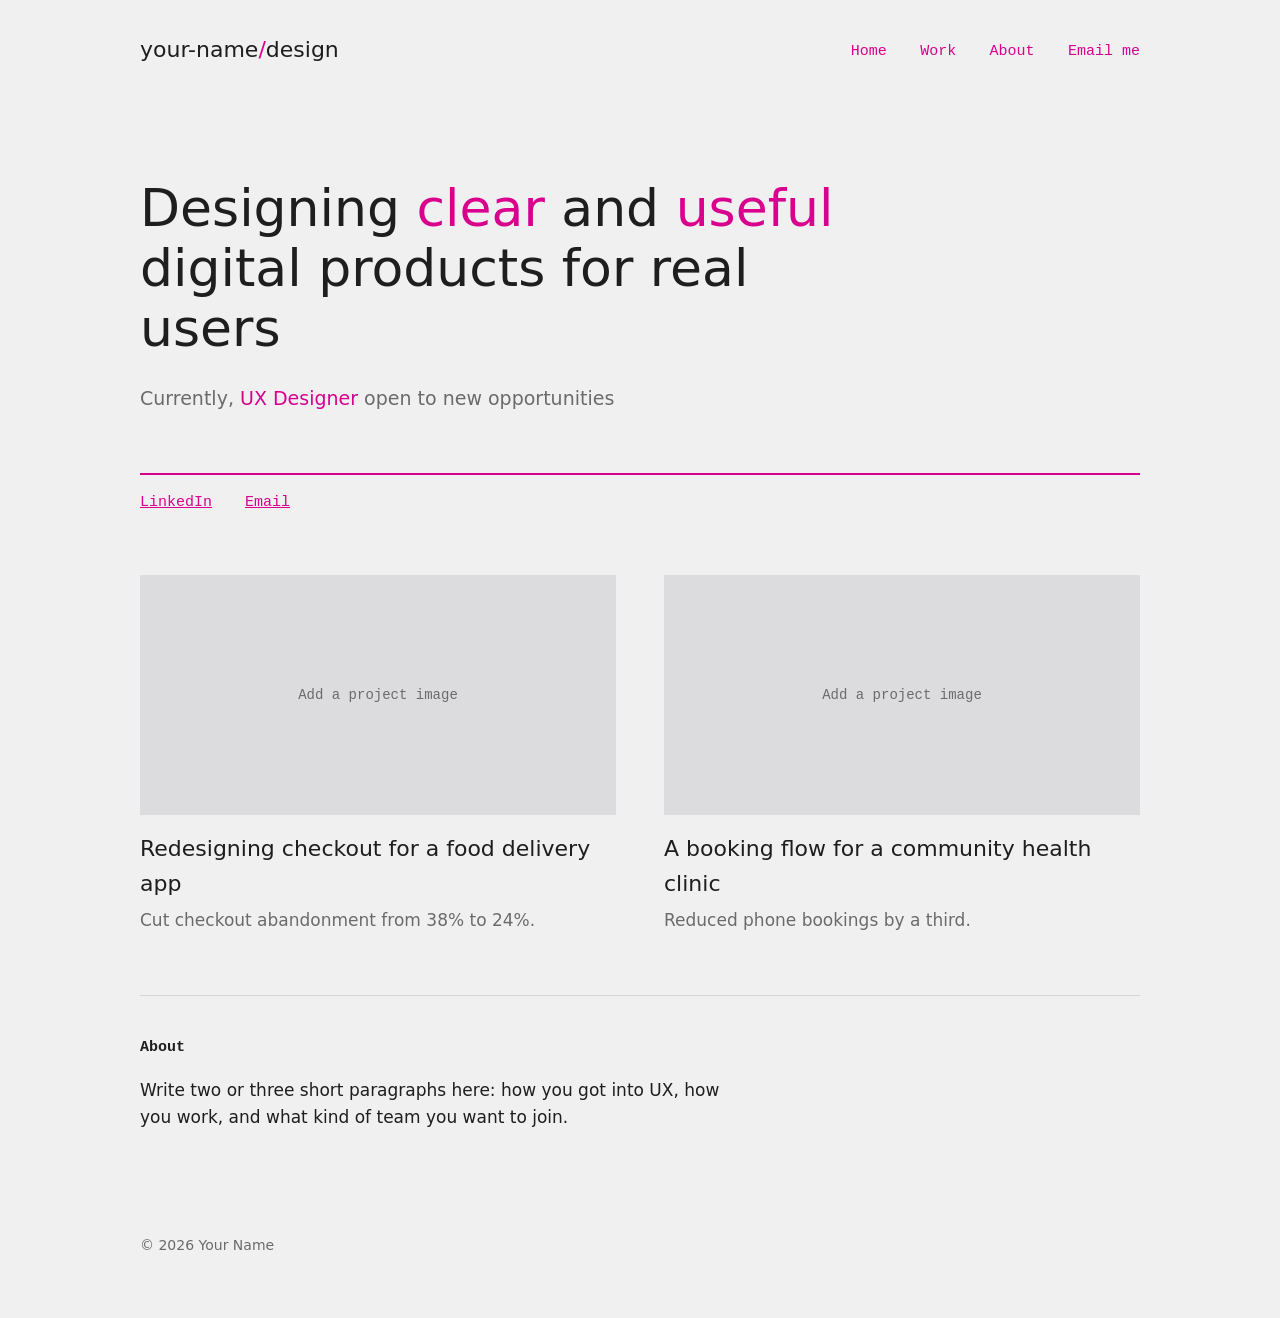
==== index.html @ a1c38e74 "Refactor index.html for design enhancements Updated styles and layout for improved design consistenc" ====
<!DOCTYPE html>
<html lang="en">
<head>
  <meta charset="UTF-8">
  <meta name="viewport" content="width=device-width, initial-scale=1">
  <title>Your Name – UX Designer</title>
  <style>
    body {
      margin: 0;
      background: #f0f0f0;
      color: #1e1e1e;
      font-family: system-ui, -apple-system, "Segoe UI", Arial, sans-serif;
      font-size: 17px;
      line-height: 1.6;
    }
    a { color: #d9008d; }
    .wrap { max-width: 1000px; margin: 0 auto; padding: 0 24px; }

    .site-header { display: flex; justify-content: space-between; align-items: center; flex-wrap: wrap; padding: 32px 0; }
    .logo { font-size: 22px; color: #1e1e1e; text-decoration: none; }
    .logo span { color: #d9008d; }
    nav a { font-family: Menlo, Consolas, monospace; font-size: 15px; text-decoration: none; margin-left: 28px; }
    nav a:hover { text-decoration: underline; }

    .hero { padding: 80px 0 60px; }
    .hero h1 { font-size: 52px; font-weight: 400; line-height: 1.15; max-width: 760px; margin: 0 0 24px; }
    .hero h1 em { font-style: normal; color: #d9008d; }
    .hero p { color: #6b6b6b; font-size: 19px; margin: 0; }
    .hero p strong { font-weight: 400; color: #d9008d; }

    .links { border-top: 2px solid #d9008d; padding-top: 16px; font-family: Menlo, Consolas, monospace; font-size: 15px; }
    .links a { margin-right: 24px; }

    #work { padding: 60px 0; }
    .grid { display: flex; flex-wrap: wrap; gap: 48px; }
    .card { flex: 1 1 300px; color: #1e1e1e; text-decoration: none; }
    .thumb { background: #dcdcde; height: 240px; display: flex; align-items: center; justify-content: center; color: #6b6b6b; font-family: Menlo, Consolas, monospace; font-size: 14px; margin-bottom: 16px; }
    .card h2 { font-size: 22px; font-weight: 500; margin: 0 0 6px; }
    .card p { margin: 0; color: #6b6b6b; }
    .card:hover h2 { color: #d9008d; }

    .text-section { padding: 40px 0; border-top: 1px solid #d6d6d6; }
    .text-section h2 { font-family: Menlo, Consolas, monospace; font-size: 15px; margin: 0 0 12px; }
    .text-section p { max-width: 600px; }

    .site-footer { padding: 32px 0 48px; color: #6b6b6b; font-size: 14px; }

    @media (max-width: 600px) {
      .hero { padding: 48px 0 40px; }
      .hero h1 { font-size: 34px; }
      nav a { margin: 0 20px 0 0; }
    }
  </style>
</head>
<body>
  <div class="wrap">

    <header class="site-header">
      <a class="logo" href="#top">your-name<span>/</span>design</a>
      <nav>
        <a href="#top">Home</a>
        <a href="#work">Work</a>
        <a href="#about">About</a>
        <a href="mailto:you@example.com">Email me</a>
      </nav>
    </header>

    <main id="top">

      <section class="hero">
        <h1>Designing <em>clear</em> and <em>useful</em> digital products for real users</h1>
        <p>Currently, <strong>UX Designer</strong> open to new opportunities</p>
      </section>

      <div class="links">
        <a href="https://www.linkedin.com/">LinkedIn</a>
        <a href="mailto:you@example.com">Email</a>
      </div>

      <section id="work">
        <div class="grid">
          <a class="card" href="case-study-checkout.html">
            <div class="thumb">Add a project image</div>
            <h2>Redesigning checkout for a food delivery app</h2>
            <p>Cut checkout abandonment from 38% to 24%.</p>
          </a>
          <a class="card" href="#">
            <div class="thumb">Add a project image</div>
            <h2>A booking flow for a community health clinic</h2>
            <p>Reduced phone bookings by a third.</p>
          </a>
        </div>
      </section>

      <section id="about" class="text-section">
        <h2>About</h2>
        <p>Write two or three short paragraphs here: how you got into UX, how you work, and what kind of team you want to join.</p>
      </section>

    </main>

    <footer class="site-footer">
      <p>&copy; 2026 Your Name</p>
    </footer>

  </div>
</body>
</html>
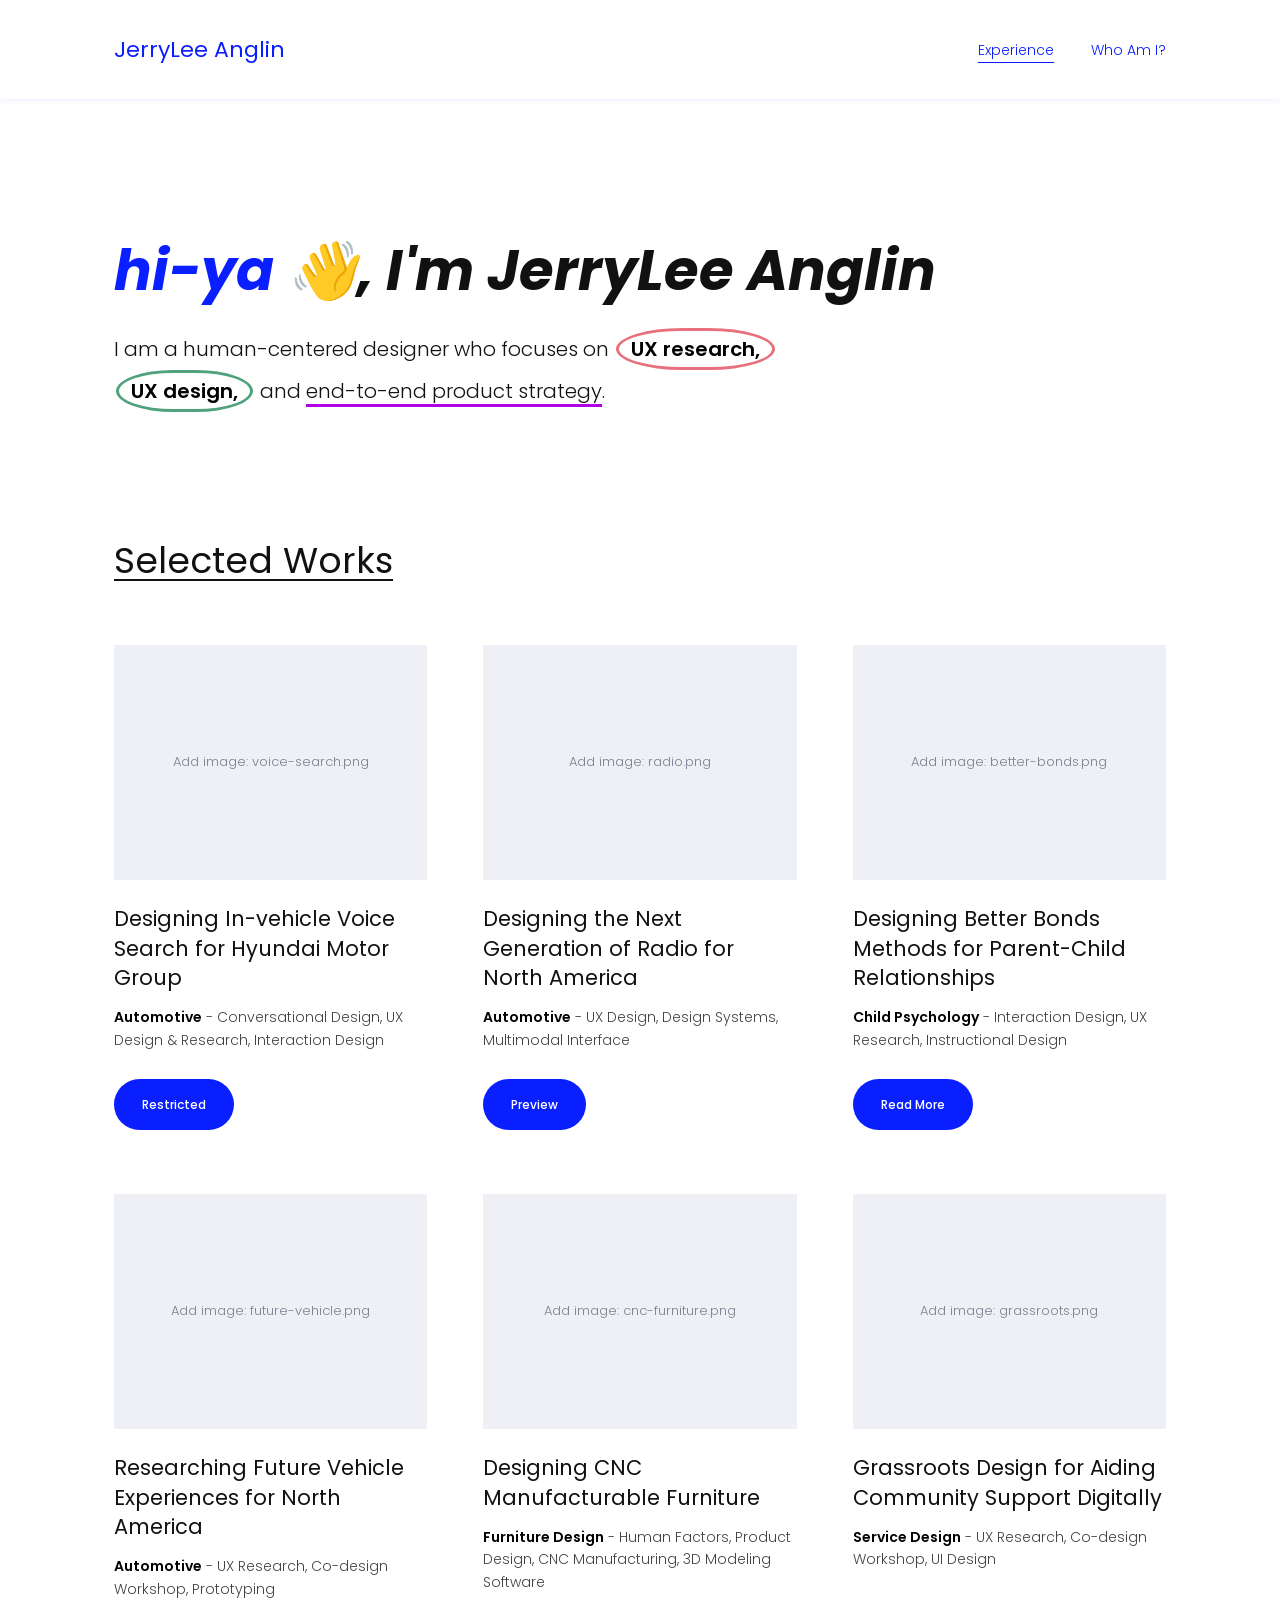
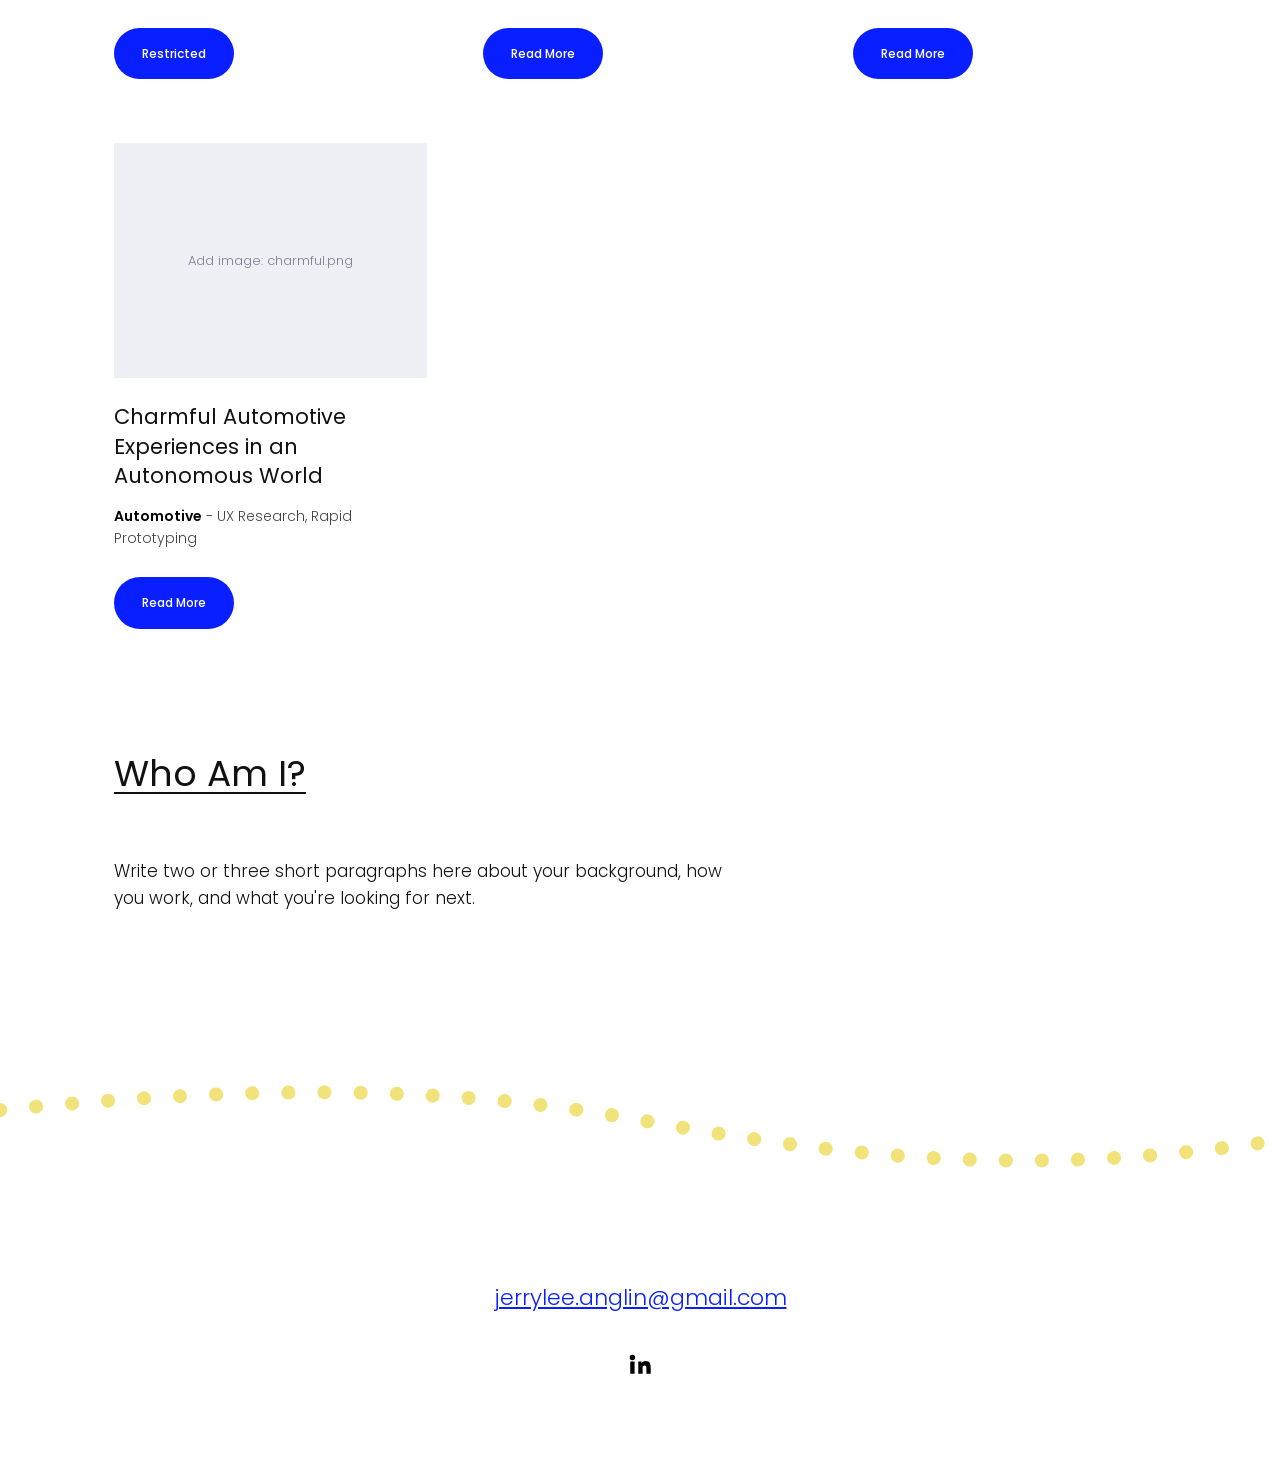
==== commit 8ced6af4: "Rename index (1).html to index.html" ====
--- a/index.html
+++ b/index.html
@@ -3,106 +3,156 @@
 <head>
   <meta charset="UTF-8">
   <meta name="viewport" content="width=device-width, initial-scale=1">
-  <title>Your Name – UX Designer</title>
+  <title>JerryLee Anglin – UX Designer</title>
+  <link rel="preconnect" href="https://fonts.googleapis.com">
+  <link rel="preconnect" href="https://fonts.gstatic.com" crossorigin>
+  <link href="https://fonts.googleapis.com/css2?family=Poppins:ital,wght@0,300;0,400;0,500;1,700&display=swap" rel="stylesheet">
   <style>
-    body {
-      margin: 0;
-      background: #f0f0f0;
-      color: #1e1e1e;
-      font-family: system-ui, -apple-system, "Segoe UI", Arial, sans-serif;
-      font-size: 17px;
-      line-height: 1.6;
-    }
-    a { color: #d9008d; }
-    .wrap { max-width: 1000px; margin: 0 auto; padding: 0 24px; }
+    :root { --blue:#0a1fff; --ink:#111; --muted:#444; }
+    * { box-sizing: border-box; }
+    body { margin:0; background:#fff; color:var(--ink); font-family:Poppins, system-ui, Arial, sans-serif; font-weight:300; font-size:17px; line-height:1.6; }
+    a { color:var(--blue); }
+    a:focus-visible, .btn:focus-visible { outline:3px solid var(--ink); outline-offset:3px; }
+    .wrap { max-width:1100px; margin:0 auto; padding:0 24px; }
 
-    .site-header { display: flex; justify-content: space-between; align-items: center; flex-wrap: wrap; padding: 32px 0; }
-    .logo { font-size: 22px; color: #1e1e1e; text-decoration: none; }
-    .logo span { color: #d9008d; }
-    nav a { font-family: Menlo, Consolas, monospace; font-size: 15px; text-decoration: none; margin-left: 28px; }
-    nav a:hover { text-decoration: underline; }
+    .site-header { box-shadow:0 2px 6px rgba(10,31,255,.06); }
+    .site-header .wrap { display:flex; justify-content:space-between; align-items:center; flex-wrap:wrap; gap:12px; padding-top:32px; padding-bottom:32px; }
+    .logo { font-size:22px; font-weight:400; color:var(--blue); text-decoration:none; }
+    nav a { font-size:14px; margin-left:32px; text-decoration:none; padding-bottom:2px; border-bottom:1px solid transparent; }
+    nav a:hover, nav a[aria-current] { border-bottom-color:var(--blue); }
 
-    .hero { padding: 80px 0 60px; }
-    .hero h1 { font-size: 52px; font-weight: 400; line-height: 1.15; max-width: 760px; margin: 0 0 24px; }
-    .hero h1 em { font-style: normal; color: #d9008d; }
-    .hero p { color: #6b6b6b; font-size: 19px; margin: 0; }
-    .hero p strong { font-weight: 400; color: #d9008d; }
+    .hero { padding:140px 0 120px; }
+    .hero h1 { font-size:clamp(32px,5.5vw,56px); font-weight:700; font-style:italic; line-height:1.15; margin:0 0 24px; }
+    .hero h1 .hi { color:var(--blue); }
+    .hero p { font-size:20px; max-width:760px; margin:0; line-height:2.1; }
+    .ring { font-weight:600; color:#000; padding:4px 12px; margin:0 2px; border:3px solid; border-radius:50% / 60%; white-space:nowrap; }
+    .ring.red { border-color:#e8707d; }
+    .ring.green { border-color:#4fa27c; }
+    .strat { text-decoration:underline 3px #b100e8; text-underline-offset:6px; }
 
-    .links { border-top: 2px solid #d9008d; padding-top: 16px; font-family: Menlo, Consolas, monospace; font-size: 15px; }
-    .links a { margin-right: 24px; }
+    h2.section { font-size:36px; font-weight:400; text-decoration:underline; text-underline-offset:6px; text-decoration-thickness:2px; margin:0 0 56px; }
+    .grid { display:grid; grid-template-columns:repeat(3, 1fr); gap:64px 56px; }
+    .card { display:flex; flex-direction:column; }
+    .thumb { background:#eef0f5; aspect-ratio:4 / 3; display:flex; align-items:center; justify-content:center; text-align:center; padding:12px; color:#7a8090; font-size:13px; margin-bottom:24px; overflow:hidden; }
+    .thumb img { width:100%; height:100%; object-fit:cover; display:block; }
+    .card h3 { font-size:21px; font-weight:400; line-height:1.4; margin:0 0 14px; }
+    .tags { font-size:14px; color:var(--muted); margin:0 0 28px; flex:1; }
+    .tags strong { font-weight:600; color:#000; }
+    .btn { align-self:flex-start; background:var(--blue); color:#fff; font-size:12px; font-weight:500; text-decoration:none; padding:16px 28px; border-radius:999px; }
+    .btn:hover { background:#000; }
 
-    #work { padding: 60px 0; }
-    .grid { display: flex; flex-wrap: wrap; gap: 48px; }
-    .card { flex: 1 1 300px; color: #1e1e1e; text-decoration: none; }
-    .thumb { background: #dcdcde; height: 240px; display: flex; align-items: center; justify-content: center; color: #6b6b6b; font-family: Menlo, Consolas, monospace; font-size: 14px; margin-bottom: 16px; }
-    .card h2 { font-size: 22px; font-weight: 500; margin: 0 0 6px; }
-    .card p { margin: 0; color: #6b6b6b; }
-    .card:hover h2 { color: #d9008d; }
+    .wave { margin:110px 0 70px; line-height:0; overflow:hidden; }
+    .wave svg { width:100%; height:110px; display:block; }
 
-    .text-section { padding: 40px 0; border-top: 1px solid #d6d6d6; }
-    .text-section h2 { font-family: Menlo, Consolas, monospace; font-size: 15px; margin: 0 0 12px; }
-    .text-section p { max-width: 600px; }
+    .about { padding:20px 0 40px; }
+    .about p { max-width:640px; }
 
-    .site-footer { padding: 32px 0 48px; color: #6b6b6b; font-size: 14px; }
+    .contact { text-align:center; padding:20px 0 80px; }
+    .contact a.mail { font-size:22px; }
+    .contact .li { display:inline-block; margin-top:36px; color:#000; }
 
-    @media (max-width: 600px) {
-      .hero { padding: 48px 0 40px; }
-      .hero h1 { font-size: 34px; }
-      nav a { margin: 0 20px 0 0; }
+    @media (max-width:860px) { .grid { grid-template-columns:repeat(2,1fr); } }
+    @media (max-width:560px) {
+      .grid { grid-template-columns:1fr; }
+      .hero { padding:72px 0 64px; }
+      nav a { margin:0 20px 0 0; }
     }
   </style>
 </head>
 <body>
-  <div class="wrap">
 
-    <header class="site-header">
-      <a class="logo" href="#top">your-name<span>/</span>design</a>
-      <nav>
-        <a href="#top">Home</a>
-        <a href="#work">Work</a>
-        <a href="#about">About</a>
-        <a href="mailto:you@example.com">Email me</a>
+  <header class="site-header">
+    <div class="wrap">
+      <a class="logo" href="#top">JerryLee Anglin</a>
+      <nav aria-label="Main">
+        <a href="#experience" aria-current="page">Experience</a>
+        <a href="#about">Who Am I?</a>
       </nav>
-    </header>
+    </div>
+  </header>
 
-    <main id="top">
+  <main id="top" class="wrap">
 
-      <section class="hero">
-        <h1>Designing <em>clear</em> and <em>useful</em> digital products for real users</h1>
-        <p>Currently, <strong>UX Designer</strong> open to new opportunities</p>
-      </section>
+    <section class="hero">
+      <h1><span class="hi">hi-ya</span> 👋, I'm JerryLee Anglin</h1>
+      <p>I am a human-centered designer who focuses on <span class="ring red">UX research,</span> <span class="ring green">UX design,</span> and <span class="strat">end-to-end product strategy</span>.</p>
+    </section>
 
-      <div class="links">
-        <a href="https://www.linkedin.com/">LinkedIn</a>
-        <a href="mailto:you@example.com">Email</a>
+    <section id="experience" aria-labelledby="works">
+      <h2 class="section" id="works">Selected Works</h2>
+      <div class="grid">
+
+        <article class="card">
+          <div class="thumb">Add image: voice-search.png</div>
+          <h3>Designing In-vehicle Voice Search for Hyundai Motor Group</h3>
+          <p class="tags"><strong>Automotive</strong> - Conversational Design, UX Design &amp; Research, Interaction Design</p>
+          <a class="btn" href="#">Restricted</a>
+        </article>
+
+        <article class="card">
+          <div class="thumb">Add image: radio.png</div>
+          <h3>Designing the Next Generation of Radio for North America</h3>
+          <p class="tags"><strong>Automotive</strong> - UX Design, Design Systems, Multimodal Interface</p>
+          <a class="btn" href="#">Preview</a>
+        </article>
+
+        <article class="card">
+          <div class="thumb">Add image: better-bonds.png</div>
+          <h3>Designing Better Bonds Methods for Parent-Child Relationships</h3>
+          <p class="tags"><strong>Child Psychology</strong> - Interaction Design, UX Research, Instructional Design</p>
+          <a class="btn" href="#">Read More</a>
+        </article>
+
+        <article class="card">
+          <div class="thumb">Add image: future-vehicle.png</div>
+          <h3>Researching Future Vehicle Experiences for North America</h3>
+          <p class="tags"><strong>Automotive</strong> - UX Research, Co-design Workshop, Prototyping</p>
+          <a class="btn" href="#">Restricted</a>
+        </article>
+
+        <article class="card">
+          <div class="thumb">Add image: cnc-furniture.png</div>
+          <h3>Designing CNC Manufacturable Furniture</h3>
+          <p class="tags"><strong>Furniture Design</strong> - Human Factors, Product Design, CNC Manufacturing, 3D Modeling Software</p>
+          <a class="btn" href="#">Read More</a>
+        </article>
+
+        <article class="card">
+          <div class="thumb">Add image: grassroots.png</div>
+          <h3>Grassroots Design for Aiding Community Support Digitally</h3>
+          <p class="tags"><strong>Service Design</strong> - UX Research, Co-design Workshop, UI Design</p>
+          <a class="btn" href="#">Read More</a>
+        </article>
+
+        <article class="card">
+          <div class="thumb">Add image: charmful.png</div>
+          <h3>Charmful Automotive Experiences in an Autonomous World</h3>
+          <p class="tags"><strong>Automotive</strong> - UX Research, Rapid Prototyping</p>
+          <a class="btn" href="#">Read More</a>
+        </article>
+
       </div>
+    </section>
 
-      <section id="work">
-        <div class="grid">
-          <a class="card" href="case-study-checkout.html">
-            <div class="thumb">Add a project image</div>
-            <h2>Redesigning checkout for a food delivery app</h2>
-            <p>Cut checkout abandonment from 38% to 24%.</p>
-          </a>
-          <a class="card" href="#">
-            <div class="thumb">Add a project image</div>
-            <h2>A booking flow for a community health clinic</h2>
-            <p>Reduced phone bookings by a third.</p>
-          </a>
-        </div>
-      </section>
+    <section id="about" class="about" aria-labelledby="about-title">
+      <h2 class="section" id="about-title" style="margin-top:96px">Who Am I?</h2>
+      <p>Write two or three short paragraphs here about your background, how you work, and what you're looking for next.</p>
+    </section>
 
-      <section id="about" class="text-section">
-        <h2>About</h2>
-        <p>Write two or three short paragraphs here: how you got into UX, how you work, and what kind of team you want to join.</p>
-      </section>
+  </main>
 
-    </main>
+  <div class="wave" aria-hidden="true">
+    <svg viewBox="0 0 1000 110" preserveAspectRatio="none">
+      <path d="M0 30 C 200 5, 350 5, 500 40 S 800 100, 1000 60" fill="none" stroke="#f2e27a" stroke-width="14" stroke-linecap="round" stroke-dasharray="0.1 36" vector-effect="non-scaling-stroke" />
+    </svg>
+  </div>
 
-    <footer class="site-footer">
-      <p>&copy; 2026 Your Name</p>
-    </footer>
+  <footer class="contact">
+    <a class="mail" href="mailto:jerrylee.anglin@gmail.com">jerrylee.anglin@gmail.com</a><br>
+    <a class="li" href="https://www.linkedin.com/" aria-label="LinkedIn">
+      <svg width="26" height="26" viewBox="0 0 24 24" fill="currentColor" aria-hidden="true"><path d="M4.98 3.5a2.5 2.5 0 1 1 0 5 2.5 2.5 0 0 1 0-5zM3 9.75h4V21H3V9.75zm6.5 0h3.8v1.6h.06c.53-1 1.83-2.05 3.77-2.05 4.03 0 4.77 2.65 4.77 6.1V21h-4v-4.9c0-1.17-.02-2.67-1.63-2.67-1.63 0-1.88 1.27-1.88 2.58V21h-4V9.75z"/></svg>
+    </a>
+  </footer>
 
-  </div>
 </body>
 </html>
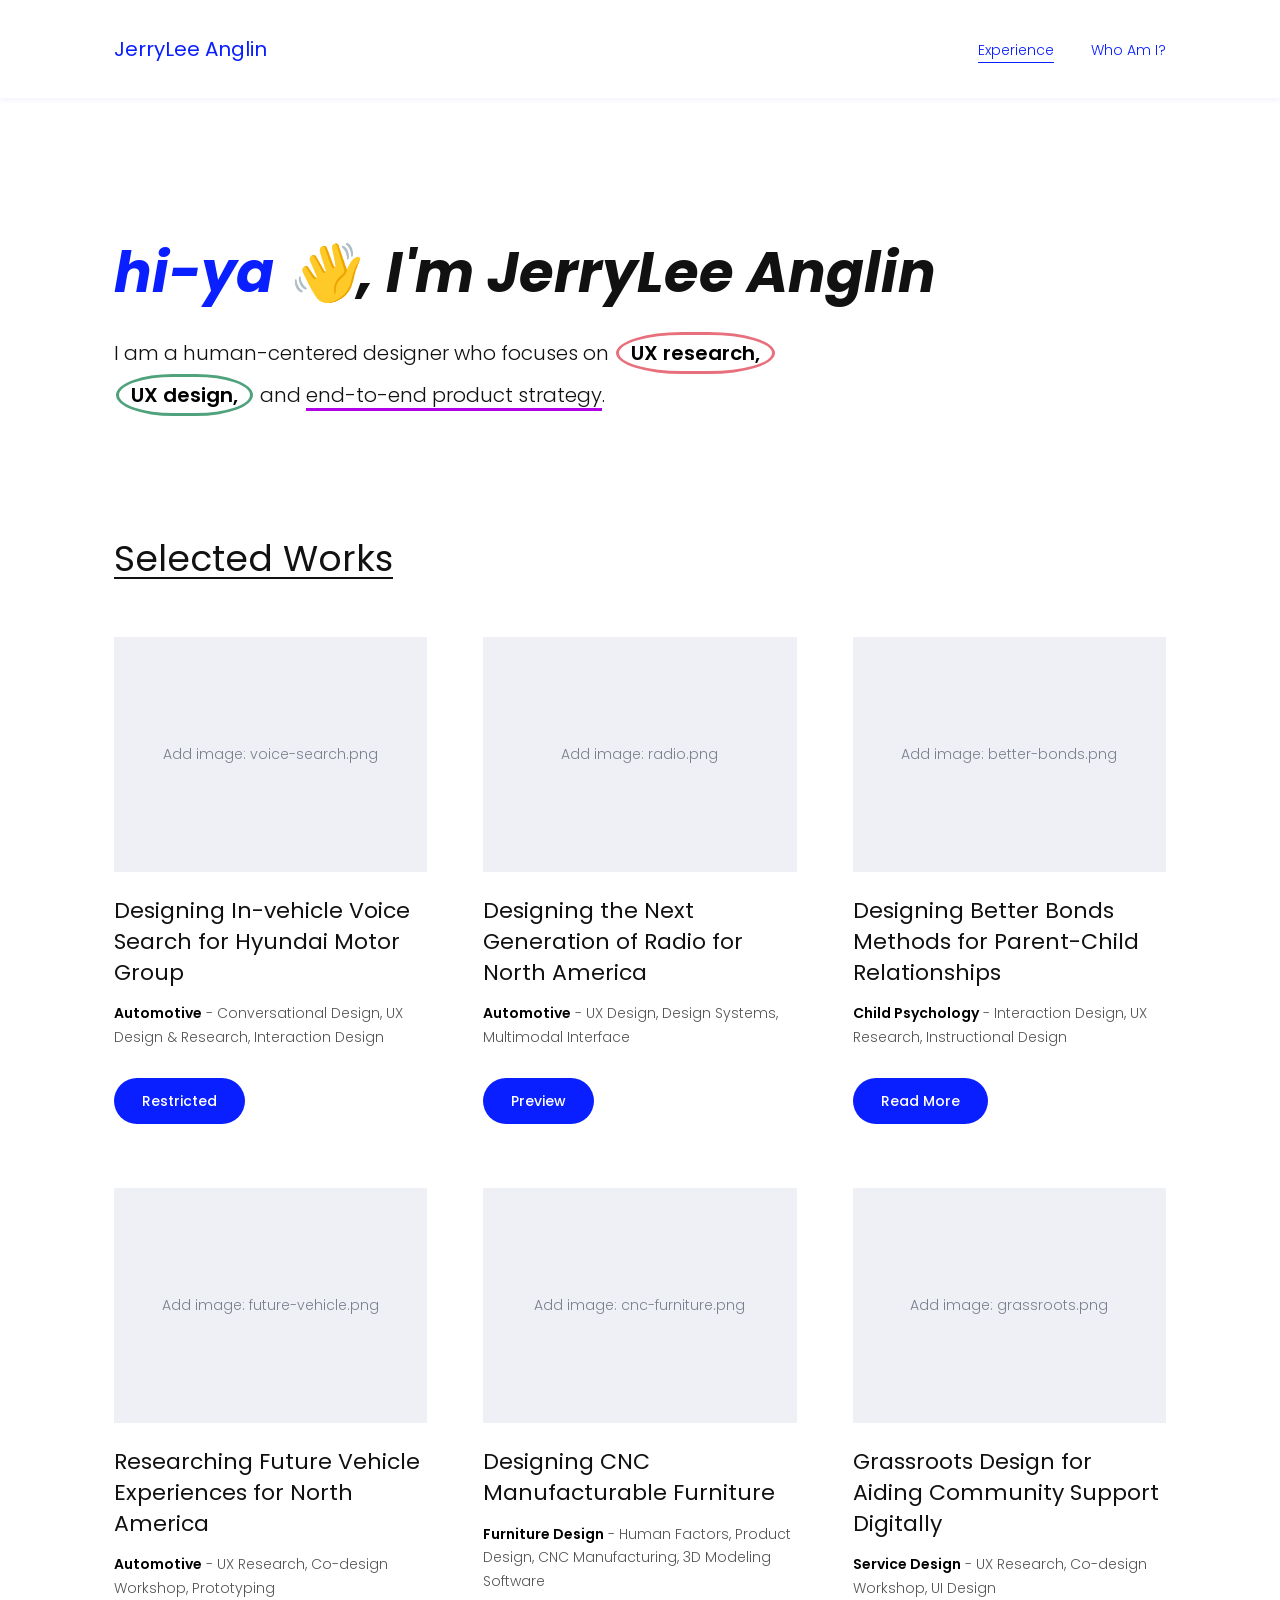
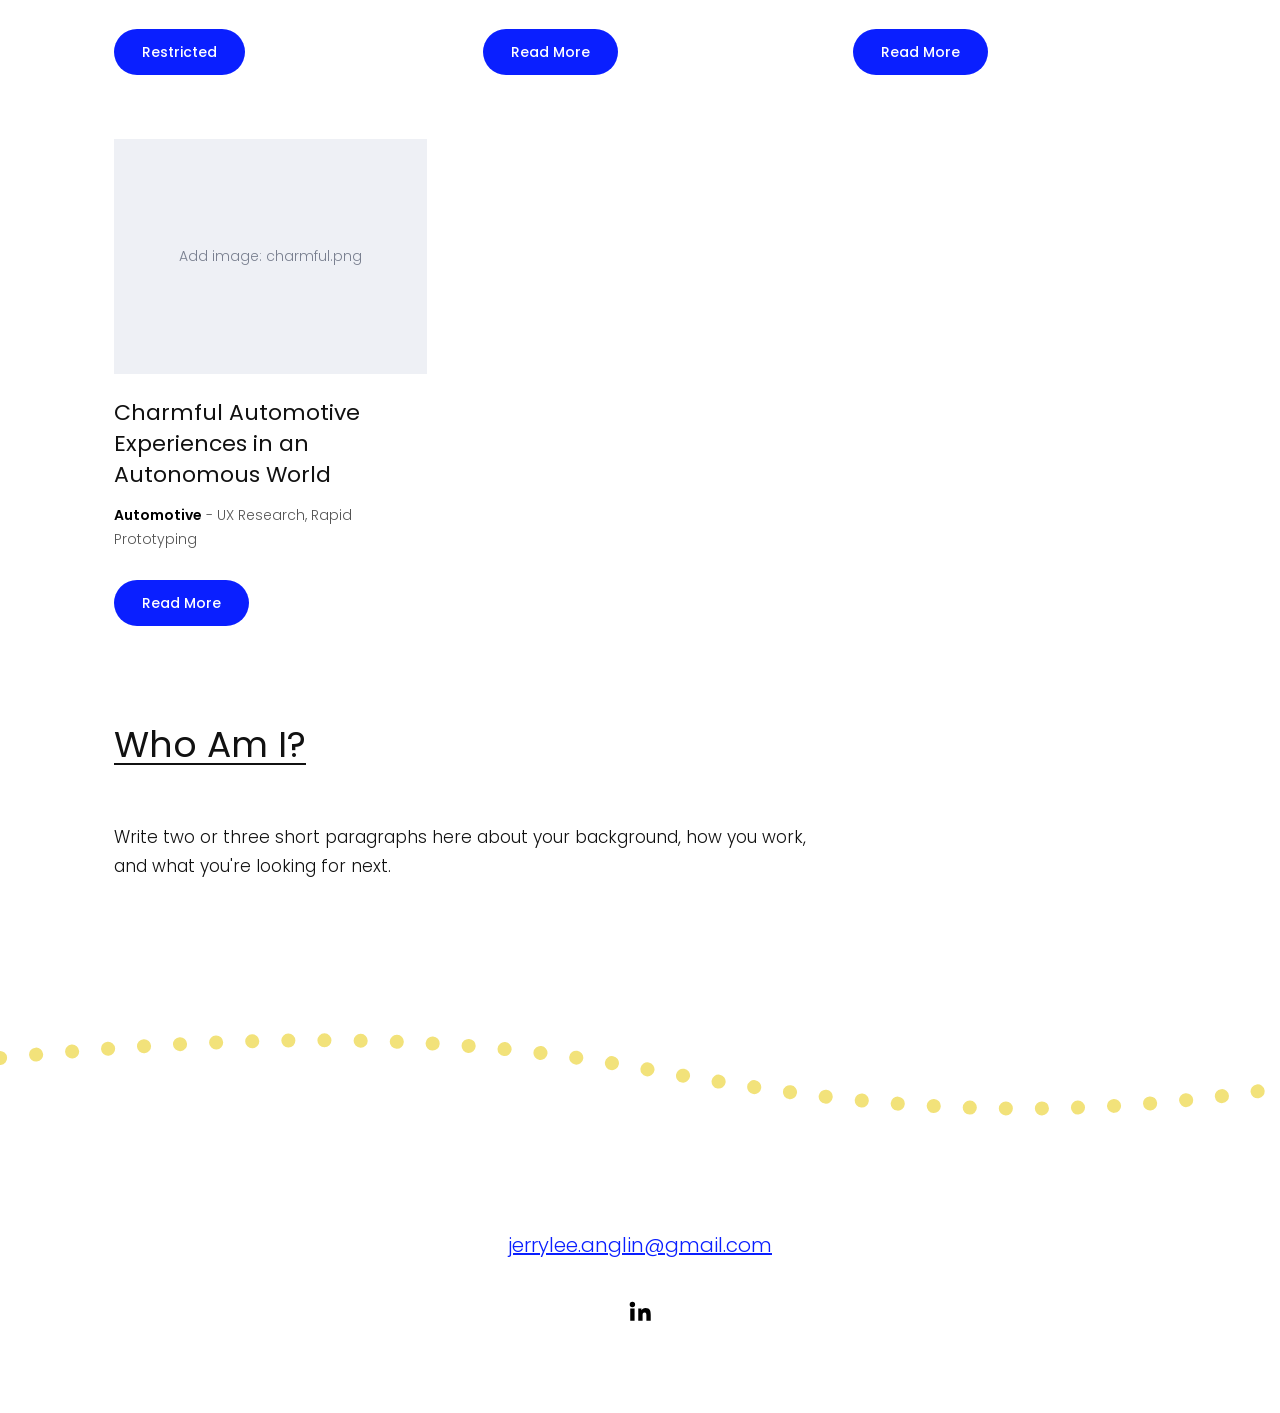
==== commit 65bc98e2: "Rename index (2).html to index.html" ====
--- a/index.html
+++ b/index.html
@@ -4,74 +4,22 @@
   <meta charset="UTF-8">
   <meta name="viewport" content="width=device-width, initial-scale=1">
   <title>JerryLee Anglin – UX Designer</title>
-  <link rel="preconnect" href="https://fonts.googleapis.com">
-  <link rel="preconnect" href="https://fonts.gstatic.com" crossorigin>
-  <link href="https://fonts.googleapis.com/css2?family=Poppins:ital,wght@0,300;0,400;0,500;1,700&display=swap" rel="stylesheet">
-  <style>
-    :root { --blue:#0a1fff; --ink:#111; --muted:#444; }
-    * { box-sizing: border-box; }
-    body { margin:0; background:#fff; color:var(--ink); font-family:Poppins, system-ui, Arial, sans-serif; font-weight:300; font-size:17px; line-height:1.6; }
-    a { color:var(--blue); }
-    a:focus-visible, .btn:focus-visible { outline:3px solid var(--ink); outline-offset:3px; }
-    .wrap { max-width:1100px; margin:0 auto; padding:0 24px; }
-
-    .site-header { box-shadow:0 2px 6px rgba(10,31,255,.06); }
-    .site-header .wrap { display:flex; justify-content:space-between; align-items:center; flex-wrap:wrap; gap:12px; padding-top:32px; padding-bottom:32px; }
-    .logo { font-size:22px; font-weight:400; color:var(--blue); text-decoration:none; }
-    nav a { font-size:14px; margin-left:32px; text-decoration:none; padding-bottom:2px; border-bottom:1px solid transparent; }
-    nav a:hover, nav a[aria-current] { border-bottom-color:var(--blue); }
-
-    .hero { padding:140px 0 120px; }
-    .hero h1 { font-size:clamp(32px,5.5vw,56px); font-weight:700; font-style:italic; line-height:1.15; margin:0 0 24px; }
-    .hero h1 .hi { color:var(--blue); }
-    .hero p { font-size:20px; max-width:760px; margin:0; line-height:2.1; }
-    .ring { font-weight:600; color:#000; padding:4px 12px; margin:0 2px; border:3px solid; border-radius:50% / 60%; white-space:nowrap; }
-    .ring.red { border-color:#e8707d; }
-    .ring.green { border-color:#4fa27c; }
-    .strat { text-decoration:underline 3px #b100e8; text-underline-offset:6px; }
-
-    h2.section { font-size:36px; font-weight:400; text-decoration:underline; text-underline-offset:6px; text-decoration-thickness:2px; margin:0 0 56px; }
-    .grid { display:grid; grid-template-columns:repeat(3, 1fr); gap:64px 56px; }
-    .card { display:flex; flex-direction:column; }
-    .thumb { background:#eef0f5; aspect-ratio:4 / 3; display:flex; align-items:center; justify-content:center; text-align:center; padding:12px; color:#7a8090; font-size:13px; margin-bottom:24px; overflow:hidden; }
-    .thumb img { width:100%; height:100%; object-fit:cover; display:block; }
-    .card h3 { font-size:21px; font-weight:400; line-height:1.4; margin:0 0 14px; }
-    .tags { font-size:14px; color:var(--muted); margin:0 0 28px; flex:1; }
-    .tags strong { font-weight:600; color:#000; }
-    .btn { align-self:flex-start; background:var(--blue); color:#fff; font-size:12px; font-weight:500; text-decoration:none; padding:16px 28px; border-radius:999px; }
-    .btn:hover { background:#000; }
-
-    .wave { margin:110px 0 70px; line-height:0; overflow:hidden; }
-    .wave svg { width:100%; height:110px; display:block; }
-
-    .about { padding:20px 0 40px; }
-    .about p { max-width:640px; }
-
-    .contact { text-align:center; padding:20px 0 80px; }
-    .contact a.mail { font-size:22px; }
-    .contact .li { display:inline-block; margin-top:36px; color:#000; }
-
-    @media (max-width:860px) { .grid { grid-template-columns:repeat(2,1fr); } }
-    @media (max-width:560px) {
-      .grid { grid-template-columns:1fr; }
-      .hero { padding:72px 0 64px; }
-      nav a { margin:0 20px 0 0; }
-    }
-  </style>
+  <meta name="description" content="Human-centered designer focused on UX research, UX design, and end-to-end product strategy.">
+  <link rel="stylesheet" href="style.css">
 </head>
 <body>
 
   <header class="site-header">
     <div class="wrap">
-      <a class="logo" href="#top">JerryLee Anglin</a>
+      <a class="logo" href="index.html">JerryLee Anglin</a>
       <nav aria-label="Main">
-        <a href="#experience" aria-current="page">Experience</a>
-        <a href="#about">Who Am I?</a>
+        <a href="index.html#experience" aria-current="page">Experience</a>
+        <a href="index.html#about">Who Am I?</a>
       </nav>
     </div>
   </header>
 
-  <main id="top" class="wrap">
+  <main class="wrap">
 
     <section class="hero">
       <h1><span class="hi">hi-ya</span> 👋, I'm JerryLee Anglin</h1>
@@ -79,8 +27,12 @@
     </section>
 
     <section id="experience" aria-labelledby="works">
-      <h2 class="section" id="works">Selected Works</h2>
+      <h2 class="section-title" id="works">Selected Works</h2>
       <div class="grid">
+
+        <!-- EDIT: to add an image, upload it to your repo, then replace the thumb div with:
+             <div class="thumb"><img src="your-image.png" alt="Describe the image"></div>
+             To link a card to its case study, change href="#" to that page's file name. -->
 
         <article class="card">
           <div class="thumb">Add image: voice-search.png</div>
@@ -93,7 +45,7 @@
           <div class="thumb">Add image: radio.png</div>
           <h3>Designing the Next Generation of Radio for North America</h3>
           <p class="tags"><strong>Automotive</strong> - UX Design, Design Systems, Multimodal Interface</p>
-          <a class="btn" href="#">Preview</a>
+          <a class="btn" href="case-study.html">Preview</a>
         </article>
 
         <article class="card">
@@ -135,15 +87,17 @@
     </section>
 
     <section id="about" class="about" aria-labelledby="about-title">
-      <h2 class="section" id="about-title" style="margin-top:96px">Who Am I?</h2>
-      <p>Write two or three short paragraphs here about your background, how you work, and what you're looking for next.</p>
+      <h2 class="section-title" id="about-title">Who Am I?</h2>
+      <div class="narrow">
+        <p>Write two or three short paragraphs here about your background, how you work, and what you're looking for next.</p>
+      </div>
     </section>
 
   </main>
 
   <div class="wave" aria-hidden="true">
     <svg viewBox="0 0 1000 110" preserveAspectRatio="none">
-      <path d="M0 30 C 200 5, 350 5, 500 40 S 800 100, 1000 60" fill="none" stroke="#f2e27a" stroke-width="14" stroke-linecap="round" stroke-dasharray="0.1 36" vector-effect="non-scaling-stroke" />
+      <path d="M0 30 C 200 5, 350 5, 500 40 S 800 100, 1000 60" fill="none" stroke="#f2e27a" stroke-width="14" stroke-linecap="round" stroke-dasharray="0.1 36" vector-effect="non-scaling-stroke"/>
     </svg>
   </div>
 
--- a/style.css
+++ b/style.css
@@ -0,0 +1,113 @@
+/* ===== One font + one type scale for the whole site. Edit values here only. ===== */
+@import url("https://fonts.googleapis.com/css2?family=Poppins:ital,wght@0,300;0,400;0,500;0,600;1,700&display=swap");
+
+:root {
+  --font: Poppins, system-ui, -apple-system, "Segoe UI", Arial, sans-serif;
+
+  --fs-sm: 0.875rem;    /* 14px  nav, tags, captions, buttons */
+  --fs-base: 1.0625rem; /* 17px  all body text */
+  --fs-lg: 1.25rem;     /* 20px  intro text, emphasis */
+  --fs-xl: 1.375rem;    /* 22px  card titles, sub-headings (h3) */
+  --fs-2xl: 2.25rem;    /* 36px  section headings (h2) */
+  --fs-3xl: clamp(2rem, 5.5vw, 3.5rem); /* page titles (h1) */
+
+  --lh-body: 1.7;
+  --blue: #0a1fff;
+  --ink: #111;
+  --muted: #555;
+  --line: #e3e5ec;
+  --tint: #eef0f5;
+}
+
+* { box-sizing: border-box; }
+html { scroll-behavior: smooth; }
+@media (prefers-reduced-motion: reduce) { html { scroll-behavior: auto; } }
+
+body { margin: 0; background: #fff; color: var(--ink); font: 300 var(--fs-base)/var(--lh-body) var(--font); }
+a { color: var(--blue); }
+a:focus-visible, .btn:focus-visible { outline: 3px solid var(--ink); outline-offset: 3px; }
+img { max-width: 100%; height: auto; display: block; }
+p { margin: 0 0 1em; }
+ul, ol { margin: 0 0 1em; padding-left: 1.25em; }
+li { margin-bottom: 0.4em; }
+
+h1, h2, h3 { font-family: var(--font); line-height: 1.25; margin: 0; }
+h1 { font-size: var(--fs-3xl); font-weight: 600; }
+h2 { font-size: var(--fs-2xl); font-weight: 400; }
+h3 { font-size: var(--fs-xl); font-weight: 400; line-height: 1.4; }
+
+.wrap { max-width: 1100px; margin: 0 auto; padding: 0 24px; }
+.narrow { max-width: 720px; }
+
+/* Header */
+.site-header { box-shadow: 0 2px 6px rgba(10, 31, 255, .06); }
+.site-header .wrap { display: flex; justify-content: space-between; align-items: center; flex-wrap: wrap; gap: 12px; padding-top: 32px; padding-bottom: 32px; }
+.logo { font-size: var(--fs-lg); font-weight: 400; color: var(--blue); text-decoration: none; }
+.site-header nav a { font-size: var(--fs-sm); margin-left: 32px; text-decoration: none; padding-bottom: 2px; border-bottom: 1px solid transparent; }
+.site-header nav a:hover, .site-header nav a[aria-current] { border-bottom-color: var(--blue); }
+
+/* Home: hero */
+.hero { padding: 140px 0 120px; }
+.hero h1 { font-weight: 700; font-style: italic; margin-bottom: 24px; }
+.hero h1 .hi { color: var(--blue); }
+.hero p { font-size: var(--fs-lg); max-width: 760px; line-height: 2.1; margin: 0; }
+.ring { font-weight: 600; color: #000; padding: 4px 12px; margin: 0 2px; border: 3px solid; border-radius: 50% / 60%; white-space: nowrap; }
+.ring.red { border-color: #e8707d; }
+.ring.green { border-color: #4fa27c; }
+.strat { text-decoration: underline 3px #b100e8; text-underline-offset: 6px; }
+
+/* Section heading (used on every page) */
+.section-title { text-decoration: underline; text-decoration-thickness: 2px; text-underline-offset: 6px; margin-bottom: 56px; }
+
+/* Project grid + cards */
+.grid { display: grid; grid-template-columns: repeat(3, 1fr); gap: 64px 56px; }
+.card { display: flex; flex-direction: column; }
+.thumb { background: var(--tint); aspect-ratio: 4 / 3; display: flex; align-items: center; justify-content: center; text-align: center; padding: 12px; color: #7a8090; font-size: var(--fs-sm); margin-bottom: 24px; overflow: hidden; }
+.thumb img { width: 100%; height: 100%; object-fit: cover; }
+.card h3 { margin-bottom: 14px; }
+.tags { font-size: var(--fs-sm); color: var(--muted); margin: 0 0 28px; flex: 1; }
+.tags strong { font-weight: 600; color: #000; }
+.btn { align-self: flex-start; background: var(--blue); color: #fff; font: 500 var(--fs-sm)/1 var(--font); text-decoration: none; padding: 16px 28px; border-radius: 999px; }
+.btn:hover { background: #000; }
+
+/* Shared footer */
+.wave { margin: 110px 0 70px; line-height: 0; overflow: hidden; }
+.wave svg { width: 100%; height: 110px; display: block; }
+.contact { text-align: center; padding: 20px 0 80px; }
+.contact .mail { font-size: var(--fs-lg); }
+.contact .li { display: inline-block; margin-top: 36px; color: #000; }
+
+/* Home: about */
+.about { padding: 96px 0 20px; }
+
+/* Case study pages */
+.back { display: inline-block; margin: 56px 0 40px; font-size: var(--fs-sm); text-decoration: none; }
+.back:hover { text-decoration: underline; }
+.page-title { margin-bottom: 16px; max-width: 900px; }
+.page-tags { font-size: var(--fs-base); color: var(--muted); margin-bottom: 48px; }
+.page-tags strong { font-weight: 600; color: #000; }
+.notice { border: 2px dashed #e8a200; background: #fff8e6; padding: 14px 20px; font-size: var(--fs-sm); font-weight: 500; margin-bottom: 48px; }
+.cover { margin-bottom: 56px; }
+.cover .thumb { aspect-ratio: 16 / 9; margin: 0; }
+.meta { display: grid; grid-template-columns: repeat(4, 1fr); gap: 24px; padding: 28px 0; margin: 0 0 72px; border-top: 1px solid var(--line); border-bottom: 1px solid var(--line); }
+.meta dt { font-size: var(--fs-sm); color: var(--muted); margin-bottom: 4px; }
+.meta dd { margin: 0; font-weight: 400; }
+.cs-section { padding: 0 0 72px; }
+.cs-section h2 { margin-bottom: 24px; }
+.cs-section h3 { margin: 32px 0 12px; }
+figure { margin: 40px 0; }
+figure .thumb { aspect-ratio: 16 / 9; margin: 0 0 12px; }
+figcaption { font-size: var(--fs-sm); color: var(--muted); }
+.feature { border-left: 4px solid var(--blue); padding: 4px 0 4px 24px; margin: 32px 0; }
+.feature h3 { margin: 0 0 12px; color: var(--blue); }
+.feature p { margin-bottom: 0.6em; }
+.feature strong { font-weight: 600; }
+.next { border-top: 1px solid var(--line); padding: 40px 0 0; }
+
+@media (max-width: 860px) { .grid { grid-template-columns: repeat(2, 1fr); } .meta { grid-template-columns: repeat(2, 1fr); } }
+@media (max-width: 560px) {
+  .grid { grid-template-columns: 1fr; }
+  .hero { padding: 72px 0 64px; }
+  .site-header nav a { margin: 0 20px 0 0; }
+  .meta { grid-template-columns: 1fr; }
+}
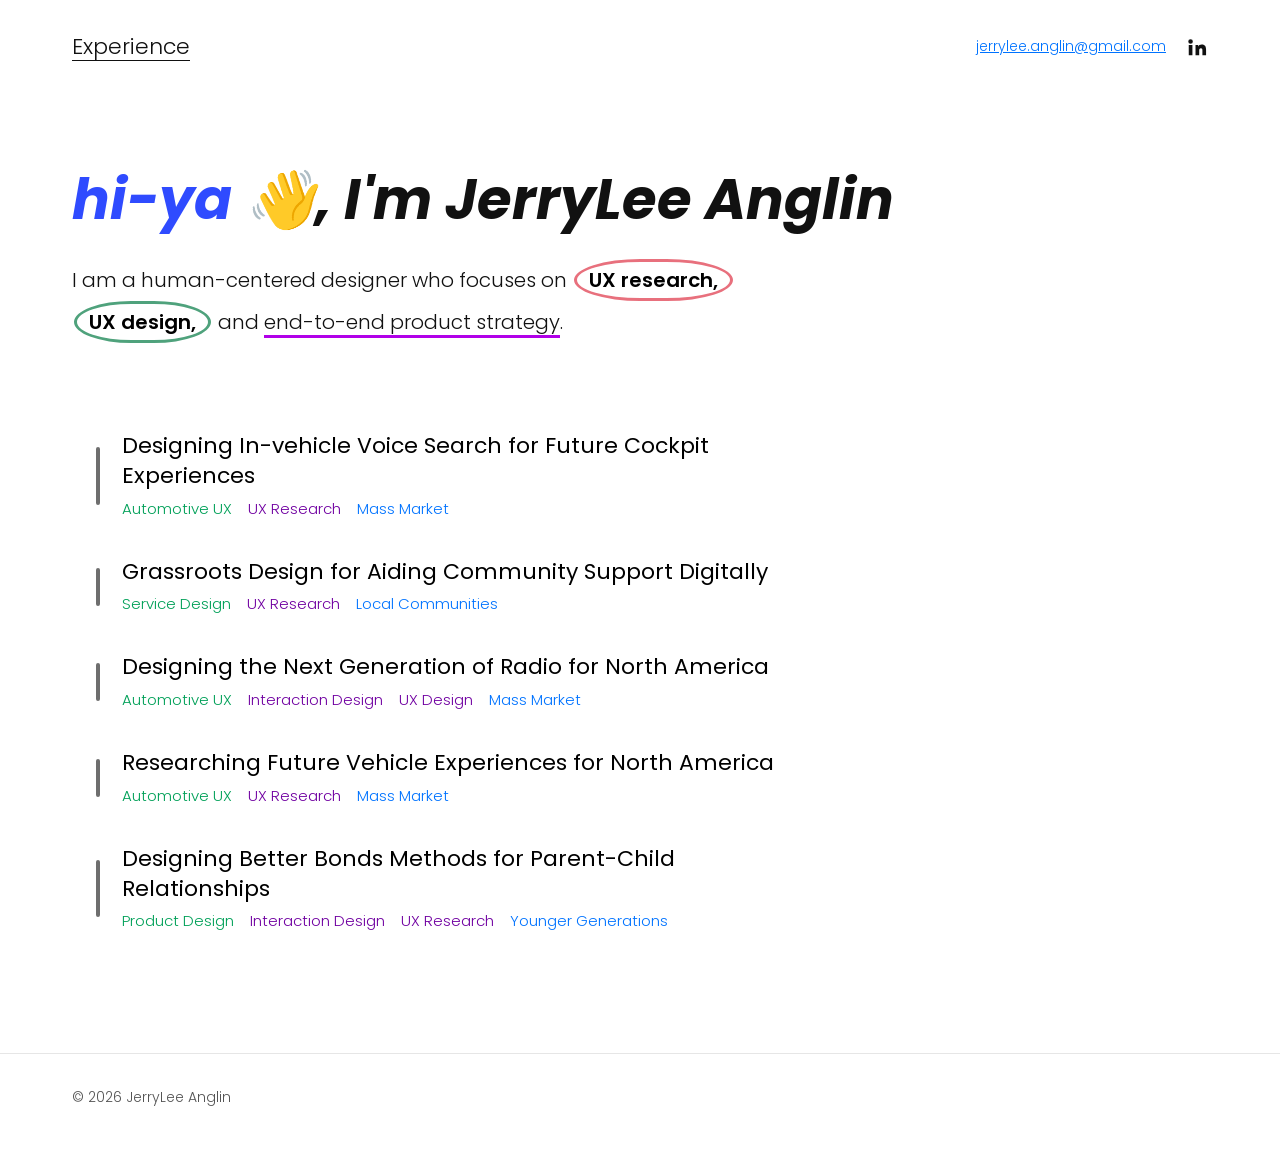
==== commit dc7a85ec: "Rename portfolio.html to index.html" ====
--- a/index.html
+++ b/index.html
@@ -5,17 +5,19 @@
   <meta name="viewport" content="width=device-width, initial-scale=1">
   <title>JerryLee Anglin – UX Designer</title>
   <meta name="description" content="Human-centered designer focused on UX research, UX design, and end-to-end product strategy.">
-  <link rel="stylesheet" href="style.css">
+  <link rel="stylesheet" href="portfolio.css">
 </head>
 <body>
 
   <header class="site-header">
     <div class="wrap">
-      <a class="logo" href="index.html">JerryLee Anglin</a>
-      <nav aria-label="Main">
-        <a href="index.html#experience" aria-current="page">Experience</a>
-        <a href="index.html#about">Who Am I?</a>
-      </nav>
+      <a class="nav-main" href="#experience">Experience</a>
+      <div class="header-links">
+        <a href="mailto:jerrylee.anglin@gmail.com">jerrylee.anglin@gmail.com</a>
+        <a class="li" href="https://www.linkedin.com/" aria-label="LinkedIn">
+          <svg width="22" height="22" viewBox="0 0 24 24" fill="currentColor" aria-hidden="true"><path d="M4.98 3.5a2.5 2.5 0 1 1 0 5 2.5 2.5 0 0 1 0-5zM3 9.75h4V21H3V9.75zm6.5 0h3.8v1.6h.06c.53-1 1.83-2.05 3.77-2.05 4.03 0 4.77 2.65 4.77 6.1V21h-4v-4.9c0-1.17-.02-2.67-1.63-2.67-1.63 0-1.88 1.27-1.88 2.58V21h-4V9.75z"/></svg>
+        </a>
+      </div>
     </div>
   </header>
 
@@ -26,86 +28,78 @@
       <p>I am a human-centered designer who focuses on <span class="ring red">UX research,</span> <span class="ring green">UX design,</span> and <span class="strat">end-to-end product strategy</span>.</p>
     </section>
 
-    <section id="experience" aria-labelledby="works">
-      <h2 class="section-title" id="works">Selected Works</h2>
-      <div class="grid">
+    <section class="work" id="experience" aria-label="Projects">
+      <ul class="projects">
 
-        <!-- EDIT: to add an image, upload it to your repo, then replace the thumb div with:
-             <div class="thumb"><img src="your-image.png" alt="Describe the image"></div>
-             To link a card to its case study, change href="#" to that page's file name. -->
+        <!-- HOW TO EDIT A PROJECT
+             - title / tags / description: change the text.
+             - link: change href to that project's case study file.
+             - image: upload it to your repo, then replace <div class="ph">…</div> with
+               <img src="your-image.png" alt="Describe the image">
+             To add a project, copy one whole <li class="project"> … </li> block. -->
 
-        <article class="card">
-          <div class="thumb">Add image: voice-search.png</div>
-          <h3>Designing In-vehicle Voice Search for Hyundai Motor Group</h3>
-          <p class="tags"><strong>Automotive</strong> - Conversational Design, UX Design &amp; Research, Interaction Design</p>
-          <a class="btn" href="#">Restricted</a>
-        </article>
+        <li class="project">
+          <a class="project-link" href="case-study-template.html">
+            <div class="body">
+              <h3 class="title">Designing In-vehicle Voice Search for Future Cockpit Experiences</h3>
+              <p class="tags"><span class="c1">Automotive UX</span><span class="c2">UX Research</span><span class="c3">Mass Market</span></p>
+              <div class="more"><div><p>Designing for vehicular interactions within the cockpit requires extreme intentionality, precision, and forethought for greater system-vehicle-user interactions.</p></div></div>
+            </div>
+          </a>
+          <figure class="preview" aria-hidden="true"><div class="ph">Add image: voice-search.png</div></figure>
+        </li>
 
-        <article class="card">
-          <div class="thumb">Add image: radio.png</div>
-          <h3>Designing the Next Generation of Radio for North America</h3>
-          <p class="tags"><strong>Automotive</strong> - UX Design, Design Systems, Multimodal Interface</p>
-          <a class="btn" href="case-study.html">Preview</a>
-        </article>
+        <li class="project">
+          <a class="project-link" href="case-study-template.html">
+            <div class="body">
+              <h3 class="title">Grassroots Design for Aiding Community Support Digitally</h3>
+              <p class="tags"><span class="c1">Service Design</span><span class="c2">UX Research</span><span class="c3">Local Communities</span></p>
+              <div class="more"><div><p>Provide a sense of community support and empower Purdue students through relaxed engagement instead of the current costly, inconsistent, and unreliable resources.</p></div></div>
+            </div>
+          </a>
+          <figure class="preview" aria-hidden="true"><div class="ph">Add image: grassroots.png</div></figure>
+        </li>
 
-        <article class="card">
-          <div class="thumb">Add image: better-bonds.png</div>
-          <h3>Designing Better Bonds Methods for Parent-Child Relationships</h3>
-          <p class="tags"><strong>Child Psychology</strong> - Interaction Design, UX Research, Instructional Design</p>
-          <a class="btn" href="#">Read More</a>
-        </article>
+        <li class="project">
+          <a class="project-link" href="case-study-template.html">
+            <div class="body">
+              <h3 class="title">Designing the Next Generation of Radio for North America</h3>
+              <p class="tags"><span class="c1">Automotive UX</span><span class="c2">Interaction Design</span><span class="c2">UX Design</span><span class="c3">Mass Market</span></p>
+              <div class="more"><div><p>Add a one or two sentence summary of this project here.</p></div></div>
+            </div>
+          </a>
+          <figure class="preview" aria-hidden="true"><div class="ph">Add image: radio.png</div></figure>
+        </li>
 
-        <article class="card">
-          <div class="thumb">Add image: future-vehicle.png</div>
-          <h3>Researching Future Vehicle Experiences for North America</h3>
-          <p class="tags"><strong>Automotive</strong> - UX Research, Co-design Workshop, Prototyping</p>
-          <a class="btn" href="#">Restricted</a>
-        </article>
+        <li class="project">
+          <a class="project-link" href="case-study-template.html">
+            <div class="body">
+              <h3 class="title">Researching Future Vehicle Experiences for North America</h3>
+              <p class="tags"><span class="c1">Automotive UX</span><span class="c2">UX Research</span><span class="c3">Mass Market</span></p>
+              <div class="more"><div><p>Add a one or two sentence summary of this project here.</p></div></div>
+            </div>
+          </a>
+          <figure class="preview" aria-hidden="true"><div class="ph">Add image: future-vehicle.png</div></figure>
+        </li>
 
-        <article class="card">
-          <div class="thumb">Add image: cnc-furniture.png</div>
-          <h3>Designing CNC Manufacturable Furniture</h3>
-          <p class="tags"><strong>Furniture Design</strong> - Human Factors, Product Design, CNC Manufacturing, 3D Modeling Software</p>
-          <a class="btn" href="#">Read More</a>
-        </article>
+        <li class="project">
+          <a class="project-link" href="case-study-template.html">
+            <div class="body">
+              <h3 class="title">Designing Better Bonds Methods for Parent-Child Relationships</h3>
+              <p class="tags"><span class="c1">Product Design</span><span class="c2">Interaction Design</span><span class="c2">UX Research</span><span class="c3">Younger Generations</span></p>
+              <div class="more"><div><p>Add a one or two sentence summary of this project here.</p></div></div>
+            </div>
+          </a>
+          <figure class="preview" aria-hidden="true"><div class="ph">Add image: better-bonds.png</div></figure>
+        </li>
 
-        <article class="card">
-          <div class="thumb">Add image: grassroots.png</div>
-          <h3>Grassroots Design for Aiding Community Support Digitally</h3>
-          <p class="tags"><strong>Service Design</strong> - UX Research, Co-design Workshop, UI Design</p>
-          <a class="btn" href="#">Read More</a>
-        </article>
-
-        <article class="card">
-          <div class="thumb">Add image: charmful.png</div>
-          <h3>Charmful Automotive Experiences in an Autonomous World</h3>
-          <p class="tags"><strong>Automotive</strong> - UX Research, Rapid Prototyping</p>
-          <a class="btn" href="#">Read More</a>
-        </article>
-
-      </div>
-    </section>
-
-    <section id="about" class="about" aria-labelledby="about-title">
-      <h2 class="section-title" id="about-title">Who Am I?</h2>
-      <div class="narrow">
-        <p>Write two or three short paragraphs here about your background, how you work, and what you're looking for next.</p>
-      </div>
+      </ul>
     </section>
 
   </main>
 
-  <div class="wave" aria-hidden="true">
-    <svg viewBox="0 0 1000 110" preserveAspectRatio="none">
-      <path d="M0 30 C 200 5, 350 5, 500 40 S 800 100, 1000 60" fill="none" stroke="#f2e27a" stroke-width="14" stroke-linecap="round" stroke-dasharray="0.1 36" vector-effect="non-scaling-stroke"/>
-    </svg>
-  </div>
-
-  <footer class="contact">
-    <a class="mail" href="mailto:jerrylee.anglin@gmail.com">jerrylee.anglin@gmail.com</a><br>
-    <a class="li" href="https://www.linkedin.com/" aria-label="LinkedIn">
-      <svg width="26" height="26" viewBox="0 0 24 24" fill="currentColor" aria-hidden="true"><path d="M4.98 3.5a2.5 2.5 0 1 1 0 5 2.5 2.5 0 0 1 0-5zM3 9.75h4V21H3V9.75zm6.5 0h3.8v1.6h.06c.53-1 1.83-2.05 3.77-2.05 4.03 0 4.77 2.65 4.77 6.1V21h-4v-4.9c0-1.17-.02-2.67-1.63-2.67-1.63 0-1.88 1.27-1.88 2.58V21h-4V9.75z"/></svg>
-    </a>
+  <footer class="site-footer">
+    <div class="wrap">&copy; 2026 JerryLee Anglin</div>
   </footer>
 
 </body>
--- a/portfolio.css
+++ b/portfolio.css
@@ -0,0 +1,156 @@
+/* One font + one type scale for every page. Edit values here only. */
+@import url("https://fonts.googleapis.com/css2?family=Poppins:ital,wght@0,300;0,400;0,500;0,600;1,700&display=swap");
+
+:root {
+  --font: Poppins, system-ui, -apple-system, "Segoe UI", Arial, sans-serif;
+
+  --fs-sm: 0.875rem;    /* 14px  email, captions, small UI */
+  --fs-tag: 0.9375rem;  /* 15px  project tags */
+  --fs-base: 1.0625rem; /* 17px  body text */
+  --fs-desc: 1.125rem;  /* 18px  project description on hover */
+  --fs-lg: 1.25rem;     /* 20px  intro text */
+  --fs-title: 1.375rem; /* 22px  project titles, nav */
+  --fs-2xl: 2rem;       /* 32px  case study section headings */
+  --fs-hero: clamp(2.25rem, 5.5vw, 3.5rem);
+
+  /* Colors taken from the Figma design */
+  --green: #00a058;   /* category tag */
+  --purple: #7000a1;  /* method tags */
+  --blue: #0073ff;    /* audience tag + links */
+  --hi: #2f4bff;      /* "hi-ya" */
+  --ink: #111;
+  --muted: #555;
+  --bar: #6e6e6e;
+  --line: #e6e6e6;
+  --tint: #f1f1f3;
+
+  --t: 200ms;
+  --ease: cubic-bezier(0.2, 0.7, 0.2, 1);
+}
+
+* { box-sizing: border-box; }
+html { scroll-behavior: smooth; }
+body { margin: 0; background: #fff; color: var(--ink); font: 300 var(--fs-base)/1.7 var(--font); }
+a { color: var(--blue); }
+a:focus-visible { outline: 3px solid var(--ink); outline-offset: 4px; border-radius: 4px; }
+img { max-width: 100%; display: block; }
+p { margin: 0 0 1em; }
+h1, h2, h3 { font-family: var(--font); line-height: 1.25; margin: 0; font-weight: 400; }
+
+.wrap { max-width: 1200px; margin: 0 auto; padding: 0 32px; }
+
+/* ---------- Header ---------- */
+.site-header .wrap { display: flex; justify-content: space-between; align-items: center; gap: 16px; padding-top: 28px; padding-bottom: 28px; }
+.nav-main { font-size: var(--fs-title); color: var(--ink); text-decoration: underline; text-underline-offset: 6px; text-decoration-thickness: 1px; }
+.header-links { display: flex; align-items: center; gap: 20px; font-size: var(--fs-sm); }
+.header-links .li { color: var(--ink); display: inline-flex; }
+
+/* ---------- Hero ---------- */
+.hero { padding: 72px 0 88px; }
+.hero h1 { font-size: var(--fs-hero); font-weight: 700; font-style: italic; margin-bottom: 24px; }
+.hero h1 .hi { color: var(--hi); }
+.hero p { font-size: var(--fs-lg); max-width: 720px; line-height: 2.1; margin: 0; }
+.ring { font-weight: 600; color: #000; padding: 4px 12px; margin: 0 2px; border: 3px solid; border-radius: 50% / 60%; white-space: nowrap; }
+.ring.red { border-color: #e8707d; }
+.ring.green { border-color: #4fa27c; }
+.strat { text-decoration: underline 3px #b100e8; text-underline-offset: 6px; }
+
+/* ---------- Project list (hover interaction) ---------- */
+.work { padding: 0 0 120px; }
+.projects { list-style: none; margin: 0 0 0 24px; padding: 0; position: relative; max-width: 700px; display: flex; flex-direction: column; gap: 36px; }
+
+.project-link { display: block; position: relative; padding-left: 26px; color: inherit; text-decoration: none; }
+.project-link::before {
+  content: ""; position: absolute; left: 0; top: 18%; bottom: 18%; width: 4px; border-radius: 2px;
+  background: var(--bar);
+  transition: top var(--t) var(--ease), bottom var(--t) var(--ease), background var(--t) var(--ease);
+}
+.body { transform-origin: left center; transition: transform var(--t) var(--ease); }
+.title { font-size: var(--fs-title); line-height: 1.35; color: #000; margin-bottom: 6px; }
+.tags { display: flex; flex-wrap: wrap; gap: 2px 16px; margin: 0; font-size: var(--fs-tag); line-height: 1.6; }
+.tags .c1 { color: var(--green); }
+.tags .c2 { color: var(--purple); }
+.tags .c3 { color: var(--blue); }
+
+/* Description: hidden until hover/focus, slides open */
+.more { display: grid; grid-template-rows: 0fr; transition: grid-template-rows var(--t) var(--ease); }
+.more > div { overflow: hidden; min-height: 0; }
+.more p { margin: 12px 0 0; font-size: var(--fs-desc); line-height: 1.55; color: #000; opacity: 0; transition: opacity var(--t) var(--ease); }
+
+/* Image: appears to the right of the list */
+.preview {
+  position: absolute; top: 0; left: calc(100% + 40px); width: 360px; aspect-ratio: 1; margin: 0;
+  border-radius: 20px; overflow: hidden; background: var(--tint);
+  opacity: 0; visibility: hidden; transform: translateX(12px); pointer-events: none;
+  transition: opacity var(--t) var(--ease), transform var(--t) var(--ease), visibility 0s linear var(--t);
+}
+.preview img, .preview .ph { width: 100%; height: 100%; object-fit: cover; }
+.preview .ph { display: grid; place-items: center; text-align: center; padding: 16px; color: #7a8090; font-size: var(--fs-sm); }
+
+/* Hover + keyboard focus = same state */
+.project:hover .project-link::before, .project:focus-within .project-link::before { top: 0; bottom: 0; background: #000; }
+.project:hover .body, .project:focus-within .body { transform: scale(1.05); }
+.project:hover .more, .project:focus-within .more { grid-template-rows: 1fr; }
+.project:hover .more p, .project:focus-within .more p { opacity: 1; }
+.project:hover .preview, .project:focus-within .preview {
+  opacity: 1; visibility: visible; transform: none; transition-delay: 0s;
+}
+
+/* Small screens and touch devices: no hover, so show everything */
+@media (max-width: 1200px), (hover: none) {
+  .projects { margin-left: 0; max-width: none; gap: 48px; }
+  .project-link::before { top: 0; bottom: 0; }
+  .more { grid-template-rows: 1fr; }
+  .more p { opacity: 1; }
+  .body, .project:hover .body, .project:focus-within .body { transform: none; }
+  .preview, .project:hover .preview, .project:focus-within .preview {
+    position: static; width: calc(100% - 26px); margin: 16px 0 0 26px; aspect-ratio: 16 / 10;
+    opacity: 1; visibility: visible; transform: none; transition: none;
+  }
+}
+
+@media (prefers-reduced-motion: reduce) {
+  .project-link::before, .body, .more, .more p, .preview { transition: none; }
+}
+
+/* ---------- Footer ---------- */
+.site-footer { border-top: 1px solid var(--line); padding: 32px 0 48px; font-size: var(--fs-sm); color: var(--muted); }
+
+/* ---------- Case study page ---------- */
+.back { display: inline-block; margin: 24px 0 40px; font-size: var(--fs-sm); text-decoration: none; }
+.back:hover { text-decoration: underline; }
+.cs-title { font-size: var(--fs-hero); font-weight: 600; max-width: 900px; margin-bottom: 16px; }
+.cs-tags { display: flex; flex-wrap: wrap; gap: 4px 20px; font-size: var(--fs-lg); margin: 0 0 24px; }
+.cs-tags .c1 { color: var(--green); }
+.cs-tags .c2 { color: var(--purple); }
+.cs-tags .c3 { color: var(--blue); }
+.cs-lead { font-size: var(--fs-lg); max-width: 720px; margin-bottom: 48px; }
+.notice { border: 2px dashed #e8a200; background: #fff8e6; padding: 14px 20px; font-size: var(--fs-sm); font-weight: 500; margin: 0 0 40px; max-width: 720px; }
+.cover { margin: 0 0 48px; border-radius: 20px; overflow: hidden; background: var(--tint); aspect-ratio: 16 / 9; }
+.cover img, .cover .ph { width: 100%; height: 100%; object-fit: cover; }
+.cover .ph, figure .ph { display: grid; place-items: center; text-align: center; padding: 16px; color: #7a8090; font-size: var(--fs-sm); height: 100%; }
+.meta { display: grid; grid-template-columns: repeat(4, 1fr); gap: 24px; padding: 28px 0; margin: 0 0 72px; border-top: 1px solid var(--line); border-bottom: 1px solid var(--line); }
+.meta dt { font-size: var(--fs-sm); color: var(--muted); margin-bottom: 4px; }
+.meta dd { margin: 0; font-weight: 400; }
+.narrow { max-width: 720px; }
+.cs-section { padding: 0 0 72px; }
+.cs-section h2 { font-size: var(--fs-2xl); text-decoration: underline; text-decoration-thickness: 1px; text-underline-offset: 6px; margin-bottom: 24px; }
+.cs-section h3 { font-size: var(--fs-title); margin: 32px 0 12px; }
+.cs-section ul { margin: 0 0 1em; padding-left: 1.25em; }
+.cs-section li { margin-bottom: 0.4em; }
+figure { margin: 40px 0; }
+figure .frame { background: var(--tint); border-radius: 20px; overflow: hidden; aspect-ratio: 16 / 9; margin-bottom: 12px; }
+figure img { width: 100%; height: 100%; object-fit: cover; }
+figcaption { font-size: var(--fs-sm); color: var(--muted); }
+.feature { border-left: 4px solid #000; padding: 4px 0 4px 24px; margin: 32px 0; }
+.feature h3 { margin: 0 0 12px; }
+.feature p { margin-bottom: 0.6em; }
+.feature strong { font-weight: 600; }
+.next { border-top: 1px solid var(--line); padding: 40px 0 120px; }
+.next a { font-size: var(--fs-title); }
+
+@media (max-width: 760px) {
+  .wrap { padding: 0 20px; }
+  .hero { padding: 40px 0 56px; }
+  .meta { grid-template-columns: repeat(2, 1fr); }
+}
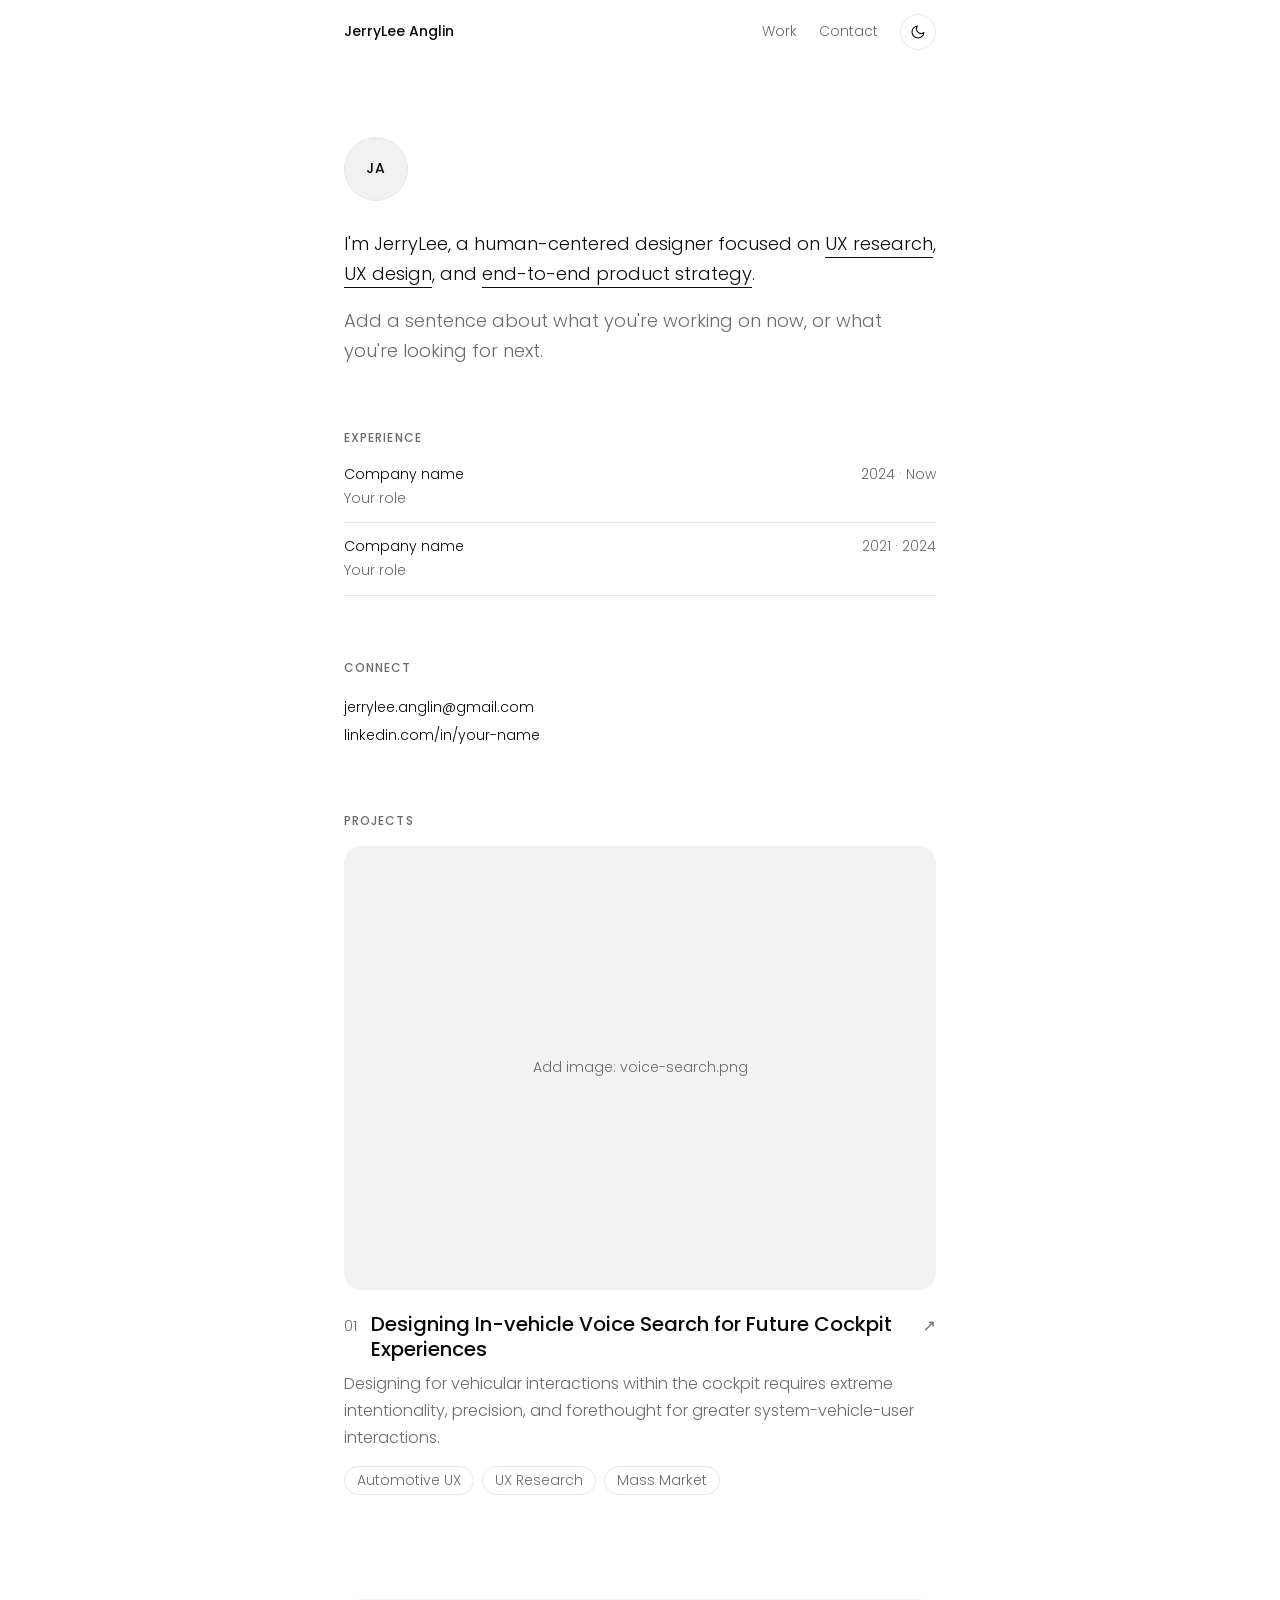
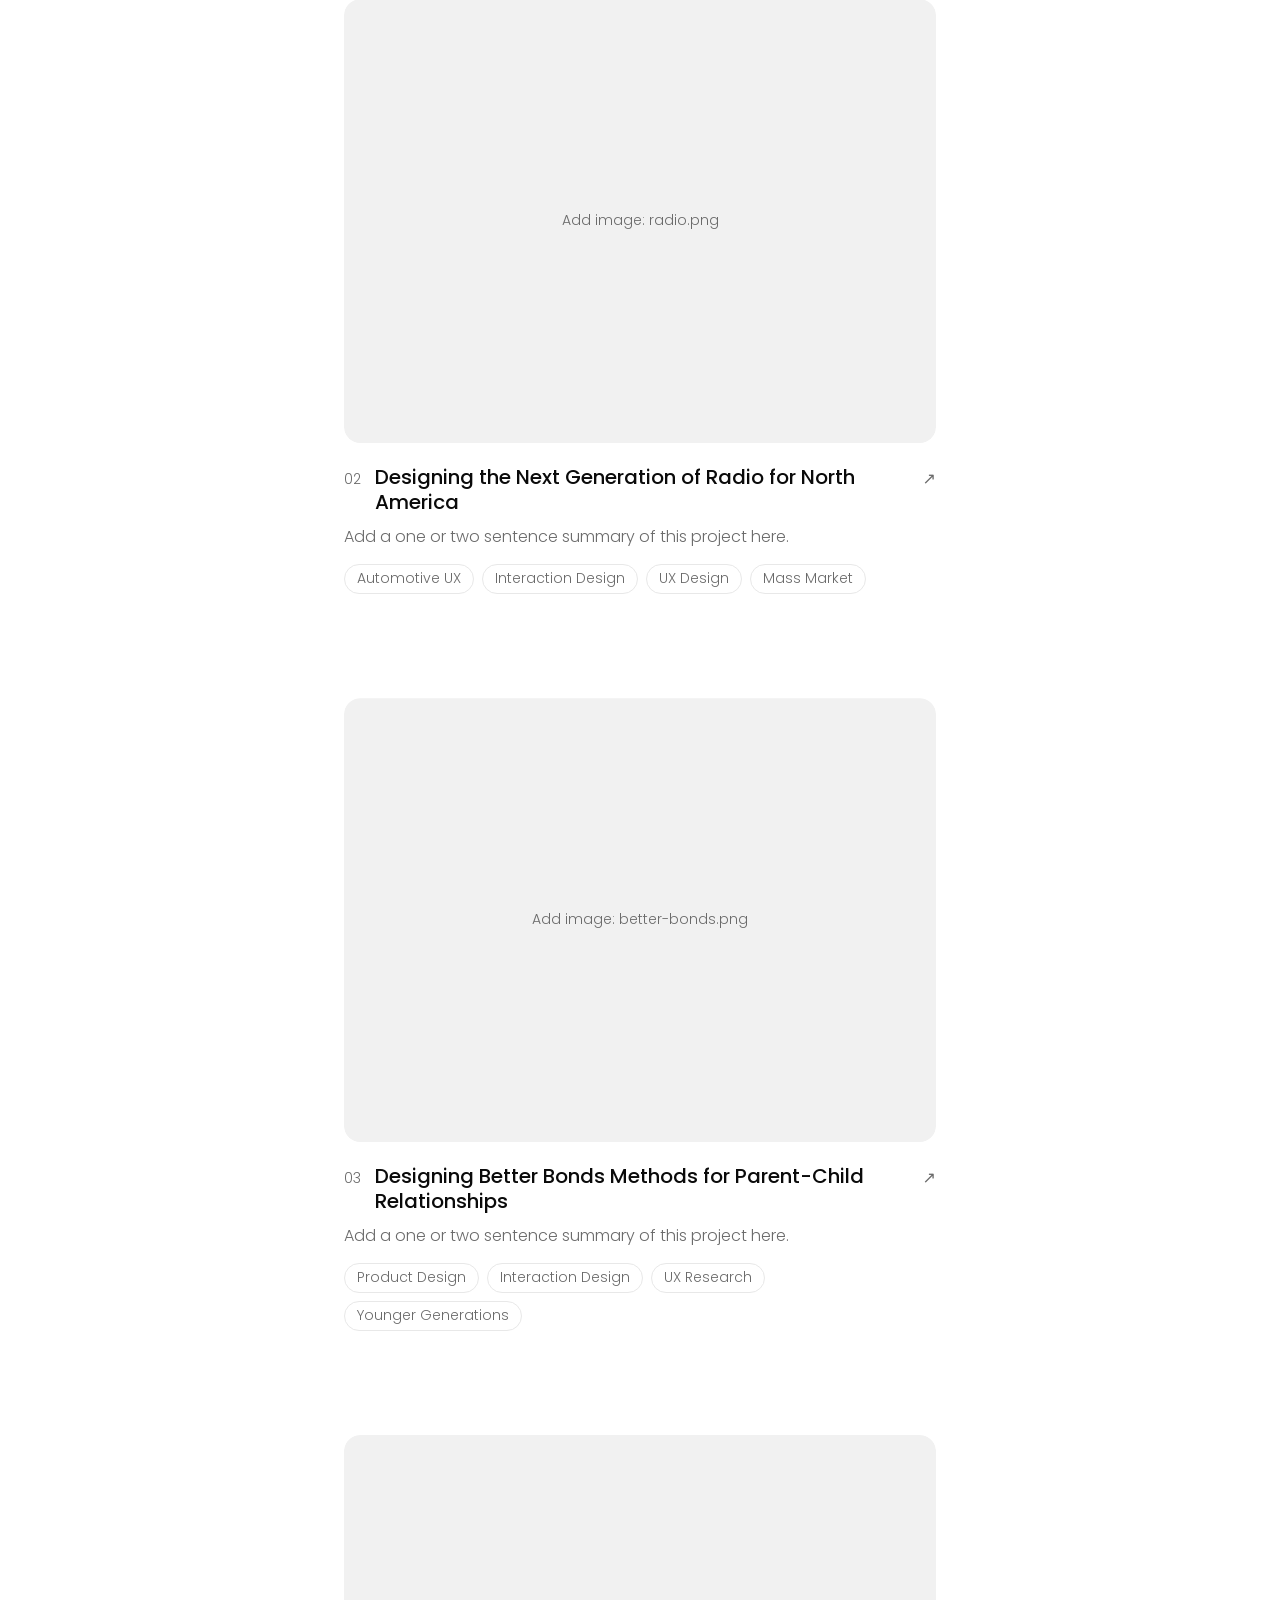
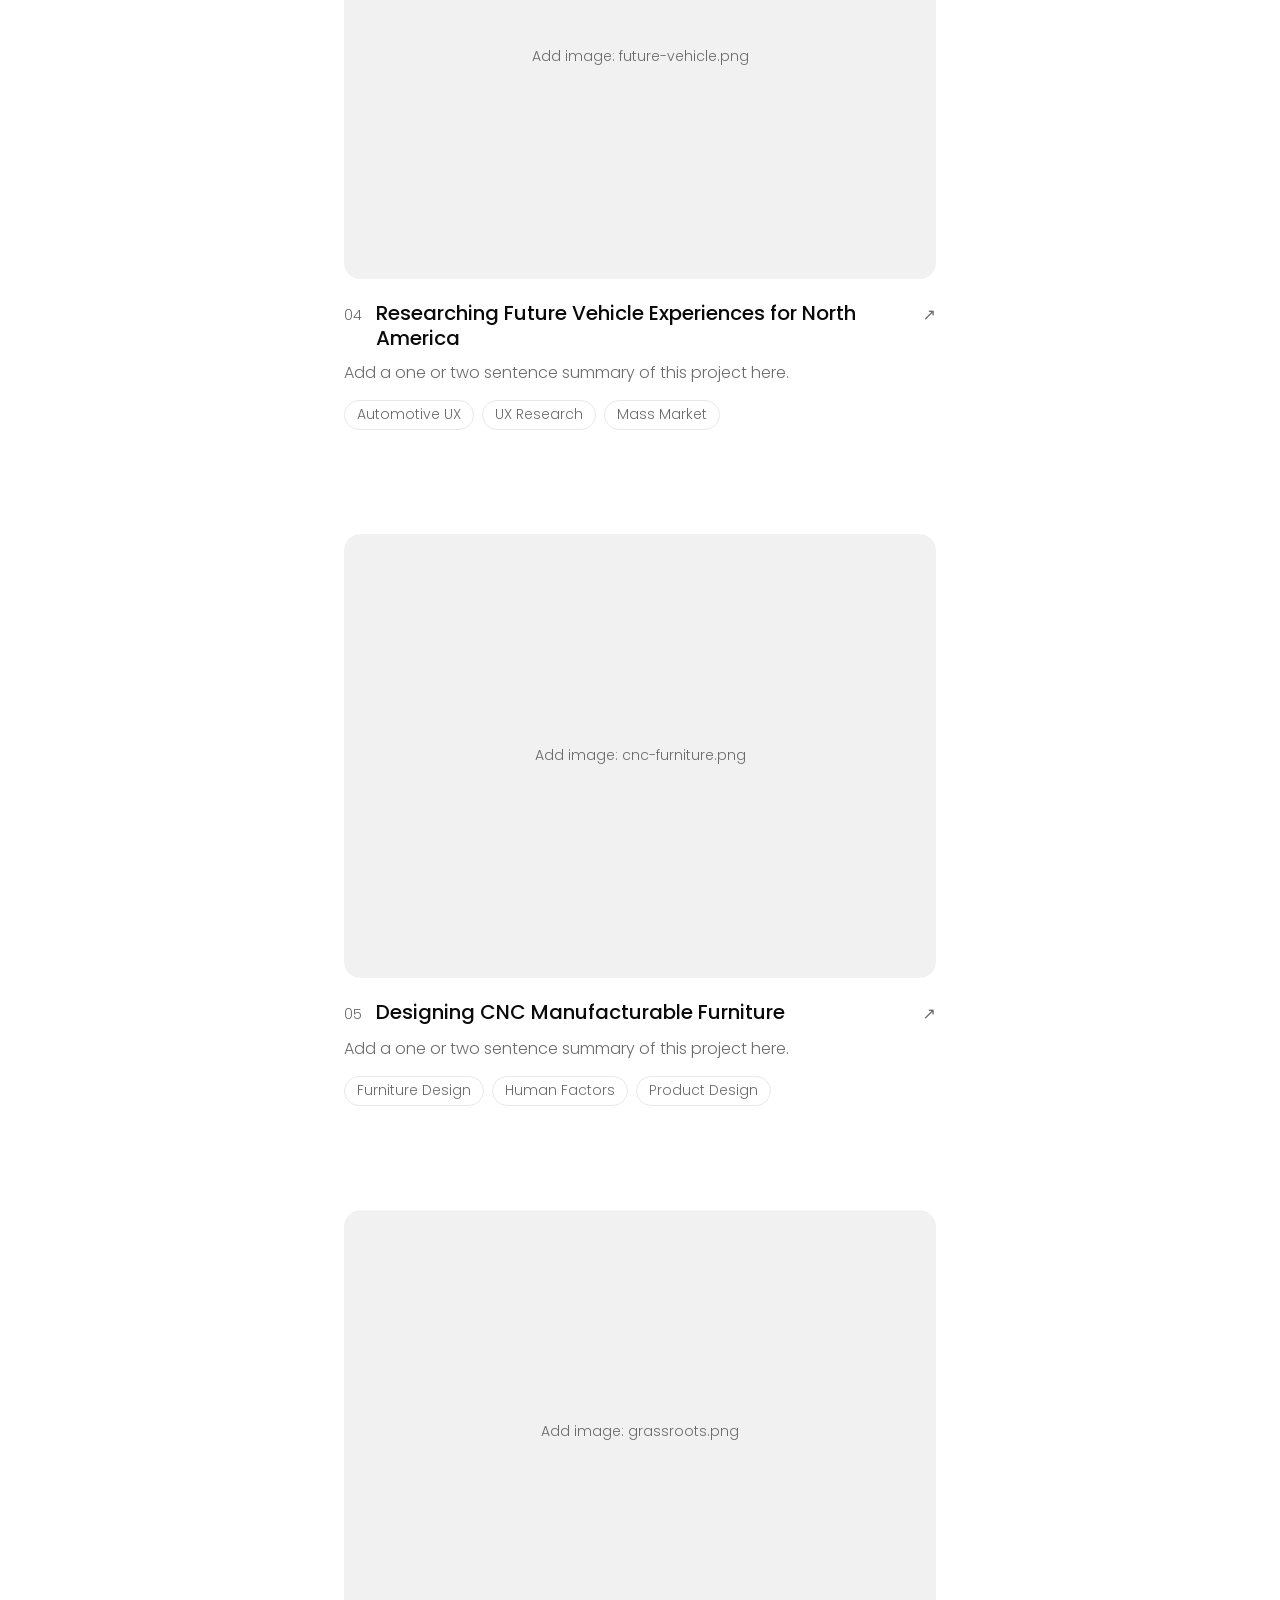
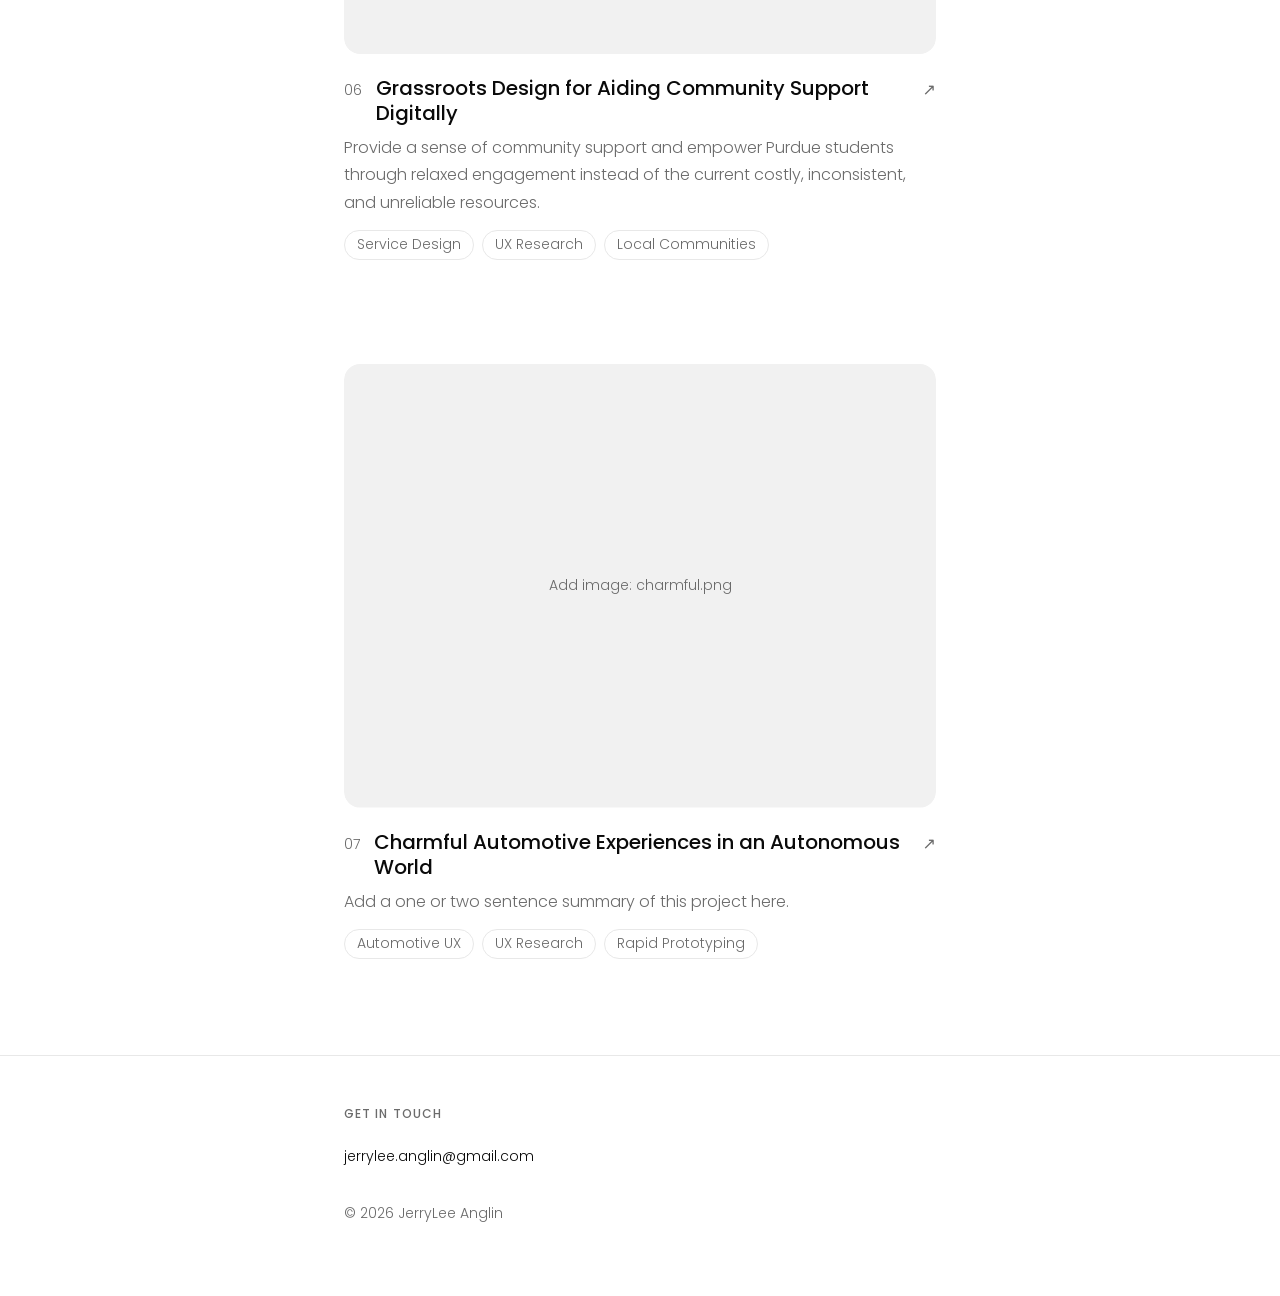
==== commit fd4a1ff0: "Add files via upload" ====
--- a/index.html
+++ b/index.html
@@ -5,102 +5,145 @@
   <meta name="viewport" content="width=device-width, initial-scale=1">
   <title>JerryLee Anglin – UX Designer</title>
   <meta name="description" content="Human-centered designer focused on UX research, UX design, and end-to-end product strategy.">
-  <link rel="stylesheet" href="portfolio.css">
+  <script>(function(){var d=document.documentElement;d.classList.add("js");var t;try{t=localStorage.getItem("theme")}catch(e){}if(!t)t=matchMedia("(prefers-color-scheme: dark)").matches?"dark":"light";d.setAttribute("data-theme",t)})()</script>
+  <link rel="stylesheet" href="site.css">
 </head>
 <body>
 
   <header class="site-header">
-    <div class="wrap">
-      <a class="nav-main" href="#experience">Experience</a>
-      <div class="header-links">
-        <a href="mailto:jerrylee.anglin@gmail.com">jerrylee.anglin@gmail.com</a>
-        <a class="li" href="https://www.linkedin.com/" aria-label="LinkedIn">
-          <svg width="22" height="22" viewBox="0 0 24 24" fill="currentColor" aria-hidden="true"><path d="M4.98 3.5a2.5 2.5 0 1 1 0 5 2.5 2.5 0 0 1 0-5zM3 9.75h4V21H3V9.75zm6.5 0h3.8v1.6h.06c.53-1 1.83-2.05 3.77-2.05 4.03 0 4.77 2.65 4.77 6.1V21h-4v-4.9c0-1.17-.02-2.67-1.63-2.67-1.63 0-1.88 1.27-1.88 2.58V21h-4V9.75z"/></svg>
-        </a>
-      </div>
+    <div class="col">
+      <a class="brand" href="index.html">JerryLee Anglin</a>
+      <nav class="nav" aria-label="Main">
+        <a href="index.html#work">Work</a>
+        <a href="index.html#contact">Contact</a>
+        <button class="theme-toggle" id="theme-toggle" type="button" aria-label="Switch to night mode">
+          <svg class="moon" width="16" height="16" viewBox="0 0 24 24" fill="none" stroke="currentColor" stroke-width="1.6" stroke-linecap="round" stroke-linejoin="round" aria-hidden="true"><path d="M21 12.8A9 9 0 1 1 11.2 3a7 7 0 0 0 9.8 9.8z"/></svg>
+          <svg class="sun" width="16" height="16" viewBox="0 0 24 24" fill="none" stroke="currentColor" stroke-width="1.6" stroke-linecap="round" stroke-linejoin="round" aria-hidden="true"><circle cx="12" cy="12" r="4"/><path d="M12 2v2M12 20v2M4.9 4.9l1.4 1.4M17.7 17.7l1.4 1.4M2 12h2M20 12h2M4.9 19.1l1.4-1.4M17.7 6.3l1.4-1.4"/></svg>
+        </button>
+      </nav>
     </div>
   </header>
 
-  <main class="wrap">
+  <main class="col">
 
-    <section class="hero">
-      <h1><span class="hi">hi-ya</span> 👋, I'm JerryLee Anglin</h1>
-      <p>I am a human-centered designer who focuses on <span class="ring red">UX research,</span> <span class="ring green">UX design,</span> and <span class="strat">end-to-end product strategy</span>.</p>
-    </section>
+    <section class="intro" id="about">
+      <!-- Swap the initials for a photo: replace JA with <img src="portrait.jpg" alt="JerryLee Anglin"> -->
+      <div class="avatar fade">JA</div>
+      <p class="bio fade" style="--d:.1s">I'm JerryLee, a human-centered designer focused on <span class="mark" style="--d:.7s">UX research</span>, <span class="mark" style="--d:.9s">UX design</span>, and <span class="mark" style="--d:1.1s">end-to-end product strategy</span>.</p>
+      <p class="bio muted fade" style="--d:.2s">Add a sentence about what you're working on now, or what you're looking for next.</p>
 
-    <section class="work" id="experience" aria-label="Projects">
-      <ul class="projects">
+      <h2 class="label fade" style="--d:.3s">Experience</h2>
+      <!-- EDIT: replace with your real roles -->
+      <ul class="rows fade" style="--d:.35s">
+        <li><span>Company name<br><span class="role">Your role</span></span><span class="when">2024 &middot; Now</span></li>
+        <li><span>Company name<br><span class="role">Your role</span></span><span class="when">2021 &middot; 2024</span></li>
+      </ul>
 
-        <!-- HOW TO EDIT A PROJECT
-             - title / tags / description: change the text.
-             - link: change href to that project's case study file.
-             - image: upload it to your repo, then replace <div class="ph">…</div> with
-               <img src="your-image.png" alt="Describe the image">
-             To add a project, copy one whole <li class="project"> … </li> block. -->
-
-        <li class="project">
-          <a class="project-link" href="case-study-template.html">
-            <div class="body">
-              <h3 class="title">Designing In-vehicle Voice Search for Future Cockpit Experiences</h3>
-              <p class="tags"><span class="c1">Automotive UX</span><span class="c2">UX Research</span><span class="c3">Mass Market</span></p>
-              <div class="more"><div><p>Designing for vehicular interactions within the cockpit requires extreme intentionality, precision, and forethought for greater system-vehicle-user interactions.</p></div></div>
-            </div>
-          </a>
-          <figure class="preview" aria-hidden="true"><div class="ph">Add image: voice-search.png</div></figure>
-        </li>
-
-        <li class="project">
-          <a class="project-link" href="case-study-template.html">
-            <div class="body">
-              <h3 class="title">Grassroots Design for Aiding Community Support Digitally</h3>
-              <p class="tags"><span class="c1">Service Design</span><span class="c2">UX Research</span><span class="c3">Local Communities</span></p>
-              <div class="more"><div><p>Provide a sense of community support and empower Purdue students through relaxed engagement instead of the current costly, inconsistent, and unreliable resources.</p></div></div>
-            </div>
-          </a>
-          <figure class="preview" aria-hidden="true"><div class="ph">Add image: grassroots.png</div></figure>
-        </li>
-
-        <li class="project">
-          <a class="project-link" href="case-study-template.html">
-            <div class="body">
-              <h3 class="title">Designing the Next Generation of Radio for North America</h3>
-              <p class="tags"><span class="c1">Automotive UX</span><span class="c2">Interaction Design</span><span class="c2">UX Design</span><span class="c3">Mass Market</span></p>
-              <div class="more"><div><p>Add a one or two sentence summary of this project here.</p></div></div>
-            </div>
-          </a>
-          <figure class="preview" aria-hidden="true"><div class="ph">Add image: radio.png</div></figure>
-        </li>
-
-        <li class="project">
-          <a class="project-link" href="case-study-template.html">
-            <div class="body">
-              <h3 class="title">Researching Future Vehicle Experiences for North America</h3>
-              <p class="tags"><span class="c1">Automotive UX</span><span class="c2">UX Research</span><span class="c3">Mass Market</span></p>
-              <div class="more"><div><p>Add a one or two sentence summary of this project here.</p></div></div>
-            </div>
-          </a>
-          <figure class="preview" aria-hidden="true"><div class="ph">Add image: future-vehicle.png</div></figure>
-        </li>
-
-        <li class="project">
-          <a class="project-link" href="case-study-template.html">
-            <div class="body">
-              <h3 class="title">Designing Better Bonds Methods for Parent-Child Relationships</h3>
-              <p class="tags"><span class="c1">Product Design</span><span class="c2">Interaction Design</span><span class="c2">UX Research</span><span class="c3">Younger Generations</span></p>
-              <div class="more"><div><p>Add a one or two sentence summary of this project here.</p></div></div>
-            </div>
-          </a>
-          <figure class="preview" aria-hidden="true"><div class="ph">Add image: better-bonds.png</div></figure>
-        </li>
-
+      <h2 class="label fade" id="contact" style="--d:.4s">Connect</h2>
+      <ul class="links fade" style="--d:.45s">
+        <li><a href="mailto:jerrylee.anglin@gmail.com">jerrylee.anglin@gmail.com</a></li>
+        <li><a href="https://www.linkedin.com/">linkedin.com/in/your-name</a></li>
       </ul>
     </section>
 
+    <h2 class="label" id="work">Projects</h2>
+
+    <!-- HOW TO EDIT A PROJECT
+         title / description / tags: change the text.
+         link: change href="project-template.html" to that project's page.
+         image: upload it to your repo, then replace <div class="ph">...</div> with
+         <img src="your-image.png" alt="Describe the image">
+         To add a project, copy one whole <article class="post reveal"> ... </article> block. -->
+    <div class="feed">
+
+        <article class="post reveal">
+          <a class="post-link" href="project-template.html">
+            <figure class="media"><div class="media-inner"><div class="ph">Add image: voice-search.png</div></div></figure>
+            <div class="post-text">
+              <div class="post-head"><span class="idx">01</span><h3 class="post-title">Designing In-vehicle Voice Search for Future Cockpit Experiences</h3><span class="arrow" aria-hidden="true">&#8599;</span></div>
+              <p class="desc">Designing for vehicular interactions within the cockpit requires extreme intentionality, precision, and forethought for greater system-vehicle-user interactions.</p>
+              <ul class="tags"><li>Automotive UX</li><li>UX Research</li><li>Mass Market</li></ul>
+            </div>
+          </a>
+        </article>
+
+        <article class="post reveal">
+          <a class="post-link" href="project-template.html">
+            <figure class="media"><div class="media-inner"><div class="ph">Add image: radio.png</div></div></figure>
+            <div class="post-text">
+              <div class="post-head"><span class="idx">02</span><h3 class="post-title">Designing the Next Generation of Radio for North America</h3><span class="arrow" aria-hidden="true">&#8599;</span></div>
+              <p class="desc">Add a one or two sentence summary of this project here.</p>
+              <ul class="tags"><li>Automotive UX</li><li>Interaction Design</li><li>UX Design</li><li>Mass Market</li></ul>
+            </div>
+          </a>
+        </article>
+
+        <article class="post reveal">
+          <a class="post-link" href="project-template.html">
+            <figure class="media"><div class="media-inner"><div class="ph">Add image: better-bonds.png</div></div></figure>
+            <div class="post-text">
+              <div class="post-head"><span class="idx">03</span><h3 class="post-title">Designing Better Bonds Methods for Parent-Child Relationships</h3><span class="arrow" aria-hidden="true">&#8599;</span></div>
+              <p class="desc">Add a one or two sentence summary of this project here.</p>
+              <ul class="tags"><li>Product Design</li><li>Interaction Design</li><li>UX Research</li><li>Younger Generations</li></ul>
+            </div>
+          </a>
+        </article>
+
+        <article class="post reveal">
+          <a class="post-link" href="project-template.html">
+            <figure class="media"><div class="media-inner"><div class="ph">Add image: future-vehicle.png</div></div></figure>
+            <div class="post-text">
+              <div class="post-head"><span class="idx">04</span><h3 class="post-title">Researching Future Vehicle Experiences for North America</h3><span class="arrow" aria-hidden="true">&#8599;</span></div>
+              <p class="desc">Add a one or two sentence summary of this project here.</p>
+              <ul class="tags"><li>Automotive UX</li><li>UX Research</li><li>Mass Market</li></ul>
+            </div>
+          </a>
+        </article>
+
+        <article class="post reveal">
+          <a class="post-link" href="project-template.html">
+            <figure class="media"><div class="media-inner"><div class="ph">Add image: cnc-furniture.png</div></div></figure>
+            <div class="post-text">
+              <div class="post-head"><span class="idx">05</span><h3 class="post-title">Designing CNC Manufacturable Furniture</h3><span class="arrow" aria-hidden="true">&#8599;</span></div>
+              <p class="desc">Add a one or two sentence summary of this project here.</p>
+              <ul class="tags"><li>Furniture Design</li><li>Human Factors</li><li>Product Design</li></ul>
+            </div>
+          </a>
+        </article>
+
+        <article class="post reveal">
+          <a class="post-link" href="project-template.html">
+            <figure class="media"><div class="media-inner"><div class="ph">Add image: grassroots.png</div></div></figure>
+            <div class="post-text">
+              <div class="post-head"><span class="idx">06</span><h3 class="post-title">Grassroots Design for Aiding Community Support Digitally</h3><span class="arrow" aria-hidden="true">&#8599;</span></div>
+              <p class="desc">Provide a sense of community support and empower Purdue students through relaxed engagement instead of the current costly, inconsistent, and unreliable resources.</p>
+              <ul class="tags"><li>Service Design</li><li>UX Research</li><li>Local Communities</li></ul>
+            </div>
+          </a>
+        </article>
+
+        <article class="post reveal">
+          <a class="post-link" href="project-template.html">
+            <figure class="media"><div class="media-inner"><div class="ph">Add image: charmful.png</div></div></figure>
+            <div class="post-text">
+              <div class="post-head"><span class="idx">07</span><h3 class="post-title">Charmful Automotive Experiences in an Autonomous World</h3><span class="arrow" aria-hidden="true">&#8599;</span></div>
+              <p class="desc">Add a one or two sentence summary of this project here.</p>
+              <ul class="tags"><li>Automotive UX</li><li>UX Research</li><li>Rapid Prototyping</li></ul>
+            </div>
+          </a>
+        </article>
+
+    </div>
   </main>
 
   <footer class="site-footer">
-    <div class="wrap">&copy; 2026 JerryLee Anglin</div>
+    <div class="col">
+      <p class="label" style="margin-top:40px">Get in touch</p>
+      <ul class="links"><li><a href="mailto:jerrylee.anglin@gmail.com">jerrylee.anglin@gmail.com</a></li></ul>
+      <p class="copy">&copy; 2026 JerryLee Anglin</p>
+    </div>
   </footer>
 
+  <script src="site.js"></script>
 </body>
 </html>
--- a/site.css
+++ b/site.css
@@ -0,0 +1,130 @@
+@import url("https://fonts.googleapis.com/css2?family=Poppins:wght@300;400;500;600&display=swap");
+
+/* ===== Type scale + colors: edit here and every page updates ===== */
+:root {
+  --font: Poppins, system-ui, -apple-system, "Segoe UI", Arial, sans-serif;
+  --fs-label: 0.75rem;   /* section labels */
+  --fs-sm: 0.875rem;     /* tags, captions, nav */
+  --fs-base: 1rem;       /* body */
+  --fs-lg: 1.125rem;     /* intro */
+  --fs-title: 1.25rem;   /* project titles */
+  --fs-h2: 1.375rem;     /* case study headings */
+  --fs-h1: clamp(1.75rem, 5vw, 2.25rem);
+
+  --bg: #ffffff; --fg: #0a0a0a; --muted: #6b6b6b; --line: #e8e8e8; --tint: #f1f1f1;
+  --ease: cubic-bezier(0.22, 1, 0.36, 1);
+}
+[data-theme="dark"] { --bg: #0a0a0a; --fg: #f5f5f5; --muted: #8c8c8c; --line: #242424; --tint: #161616; color-scheme: dark; }
+
+* { box-sizing: border-box; }
+html { scroll-behavior: smooth; transition: background-color 0.4s, color 0.4s; }
+body { margin: 0; background: var(--bg); color: var(--fg); font: 300 var(--fs-base)/1.7 var(--font); -webkit-font-smoothing: antialiased; }
+a { color: inherit; }
+a:focus-visible, button:focus-visible { outline: 2px solid var(--fg); outline-offset: 4px; border-radius: 4px; }
+img { max-width: 100%; display: block; }
+p { margin: 0 0 1em; }
+h1, h2, h3 { font-family: var(--font); margin: 0; line-height: 1.25; }
+.col { max-width: 640px; margin: 0 auto; padding: 0 24px; }
+
+/* ---------- Header ---------- */
+.site-header { position: sticky; top: 0; z-index: 20; background: color-mix(in srgb, var(--bg) 82%, transparent); backdrop-filter: blur(10px); -webkit-backdrop-filter: blur(10px); border-bottom: 1px solid transparent; transition: border-color 0.3s; }
+.site-header.scrolled { border-bottom-color: var(--line); }
+.site-header .col { display: flex; align-items: center; justify-content: space-between; height: 64px; }
+.brand { font-weight: 500; font-size: var(--fs-sm); text-decoration: none; }
+.nav { display: flex; align-items: center; gap: 22px; font-size: var(--fs-sm); }
+.nav a { color: var(--muted); text-decoration: none; transition: color 0.2s; }
+.nav a:hover { color: var(--fg); }
+.theme-toggle { position: relative; width: 36px; height: 36px; border-radius: 50%; border: 1px solid var(--line); background: transparent; color: var(--fg); cursor: pointer; padding: 0; transition: border-color 0.2s, transform 0.4s var(--ease); }
+.theme-toggle:hover { border-color: var(--muted); transform: rotate(18deg); }
+.theme-toggle svg { position: absolute; inset: 0; margin: auto; transition: opacity 0.4s var(--ease), transform 0.5s var(--ease); }
+.theme-toggle .moon { opacity: 1; transform: rotate(0) scale(1); }
+.theme-toggle .sun { opacity: 0; transform: rotate(-90deg) scale(0.5); }
+[data-theme="dark"] .theme-toggle .moon { opacity: 0; transform: rotate(90deg) scale(0.5); }
+[data-theme="dark"] .theme-toggle .sun { opacity: 1; transform: rotate(0) scale(1); }
+::view-transition-old(root), ::view-transition-new(root) { animation: none; mix-blend-mode: normal; }
+::view-transition-new(root) { z-index: 1; }
+
+/* ---------- Intro ---------- */
+.intro { padding-top: 72px; }
+.avatar { width: 64px; height: 64px; border-radius: 50%; background: var(--tint); border: 1px solid var(--line); display: grid; place-items: center; font-weight: 500; font-size: var(--fs-sm); letter-spacing: 0.04em; overflow: hidden; margin-bottom: 28px; }
+.avatar img { width: 100%; height: 100%; object-fit: cover; }
+.bio { font-size: var(--fs-lg); line-height: 1.65; margin-bottom: 1em; }
+.bio.muted { color: var(--muted); }
+.mark { background: linear-gradient(currentColor, currentColor) no-repeat 0 100% / 100% 1px; padding-bottom: 2px; }
+.js .mark { background-size: 0 1px; transition: background-size 1000ms var(--ease) var(--d, 0.5s); }
+.js .intro.in .mark { background-size: 100% 1px; }
+.js .intro .fade { opacity: 0; transform: translateY(12px); transition: opacity 800ms var(--ease) var(--d, 0s), transform 800ms var(--ease) var(--d, 0s); }
+.js .intro.in .fade { opacity: 1; transform: none; }
+
+.label { font-size: var(--fs-label); letter-spacing: 0.09em; text-transform: uppercase; color: var(--muted); margin: 64px 0 18px; font-weight: 500; }
+.rows { list-style: none; margin: 0; padding: 0; }
+.rows li { display: flex; justify-content: space-between; gap: 16px; padding: 12px 0; border-bottom: 1px solid var(--line); font-size: var(--fs-sm); }
+.rows li:first-child { padding-top: 0; }
+.rows .role, .rows .when { color: var(--muted); }
+.links { list-style: none; margin: 0; padding: 0; font-size: var(--fs-sm); line-height: 2; }
+.links a { text-decoration: none; background: linear-gradient(currentColor, currentColor) no-repeat 0 100% / 0 1px; transition: background-size 0.4s var(--ease); }
+.links a:hover { background-size: 100% 1px; }
+
+/* ---------- Project feed (blog style, one column) ---------- */
+.feed { display: flex; flex-direction: column; gap: 104px; padding-bottom: 96px; }
+.post-link { display: block; text-decoration: none; color: inherit; }
+.media { margin: 0 0 22px; border-radius: 16px; overflow: hidden; background: var(--tint); aspect-ratio: 4 / 3; }
+.media-inner { width: 100%; height: 100%; transition: transform 1100ms var(--ease); }
+.media img, .ph { width: 100%; height: 100%; object-fit: cover; }
+.ph { display: grid; place-items: center; text-align: center; padding: 16px; color: var(--muted); font-size: var(--fs-sm); }
+.post-head { display: flex; align-items: baseline; gap: 14px; margin-bottom: 8px; }
+.idx { font-size: var(--fs-sm); color: var(--muted); font-variant-numeric: tabular-nums; }
+.post-title { font-size: var(--fs-title); font-weight: 500; }
+.arrow { margin-left: auto; color: var(--muted); transition: transform 0.4s var(--ease), color 0.3s; }
+.post-link:hover .arrow { transform: translate(3px, -3px); color: var(--fg); }
+.desc { color: var(--muted); margin-bottom: 14px; }
+.tags { list-style: none; margin: 0; padding: 0; display: flex; flex-wrap: wrap; gap: 8px; }
+.tags li { border: 1px solid var(--line); border-radius: 999px; padding: 2px 12px; font-size: var(--fs-sm); color: var(--muted); }
+
+/* Scroll reveal: image unmasks and settles, text follows */
+.js .reveal .media { clip-path: inset(7% 7% 7% 7% round 28px); opacity: 0; transition: clip-path 1200ms var(--ease), opacity 800ms ease; }
+.js .reveal .media-inner { transform: scale(1.14); }
+.js .reveal .post-text > * { opacity: 0; transform: translateY(14px); transition: opacity 800ms var(--ease) calc(250ms + var(--i, 0) * 90ms), transform 800ms var(--ease) calc(250ms + var(--i, 0) * 90ms); }
+.post-text > :nth-child(2) { --i: 1; } .post-text > :nth-child(3) { --i: 2; } .post-text > :nth-child(4) { --i: 3; }
+.js .reveal.in .media { clip-path: inset(0 round 16px); opacity: 1; }
+.js .reveal.in .media-inner { transform: none; }
+.js .reveal.in .post-text > * { opacity: 1; transform: none; }
+@media (hover: hover) { .js .reveal.in .post-link:hover .media-inner, .post-link:hover .media-inner { transform: scale(1.035); } }
+
+/* Reduce motion: keep the gentle fades, drop the scaling, sliding and masking */
+@media (prefers-reduced-motion: reduce) {
+  .js .reveal .media { clip-path: none; }
+  .js .reveal .media-inner, .js .reveal .post-text > *, .js .intro .fade { transform: none; }
+  .theme-toggle:hover { transform: none; }
+}
+
+/* ---------- Footer ---------- */
+.site-footer { border-top: 1px solid var(--line); padding: 8px 0 56px; font-size: var(--fs-sm); color: var(--muted); }
+.site-footer .links a { color: var(--fg); }
+.site-footer .copy { margin-top: 32px; }
+
+/* ---------- Case study page ---------- */
+.back { display: inline-block; margin: 40px 0 32px; font-size: var(--fs-sm); color: var(--muted); text-decoration: none; transition: color 0.2s; }
+.back:hover { color: var(--fg); }
+.cs-title { font-size: var(--fs-h1); font-weight: 500; margin-bottom: 16px; }
+.cs-lead { font-size: var(--fs-lg); color: var(--muted); margin: 20px 0 36px; }
+.notice { border: 1px dashed var(--muted); padding: 12px 16px; border-radius: 12px; font-size: var(--fs-sm); color: var(--muted); margin: 0 0 32px; }
+.facts { display: grid; grid-template-columns: repeat(2, 1fr); gap: 20px 24px; margin: 40px 0 8px; padding: 24px 0; border-top: 1px solid var(--line); border-bottom: 1px solid var(--line); }
+.facts dt { font-size: var(--fs-label); letter-spacing: 0.09em; text-transform: uppercase; color: var(--muted); margin-bottom: 2px; font-weight: 500; }
+.facts dd { margin: 0; font-size: var(--fs-sm); }
+.cs-section { padding-top: 56px; }
+.cs-section h2 { font-size: var(--fs-h2); font-weight: 500; margin-bottom: 16px; }
+.cs-section h3 { font-size: var(--fs-title); font-weight: 500; margin: 28px 0 10px; }
+.cs-section ul { padding-left: 1.2em; margin: 0 0 1em; }
+.cs-section li { margin-bottom: 0.35em; }
+figure.fig { margin: 32px 0; }
+figure.fig .media { margin-bottom: 10px; aspect-ratio: 16 / 10; }
+figcaption { font-size: var(--fs-sm); color: var(--muted); }
+.feature { border-left: 2px solid var(--fg); padding: 2px 0 2px 20px; margin: 28px 0; }
+.feature h3 { margin: 0 0 8px; }
+.feature p { margin-bottom: 0.5em; }
+.cs-end { margin-top: 80px; padding-bottom: 96px; }
+.cs-end a { font-size: var(--fs-title); text-decoration: none; }
+
+@media (max-width: 560px) { .feed { gap: 80px; } .facts { grid-template-columns: 1fr; } .nav { gap: 16px; } }
+#work, #contact, #about { scroll-margin-top: 80px; }
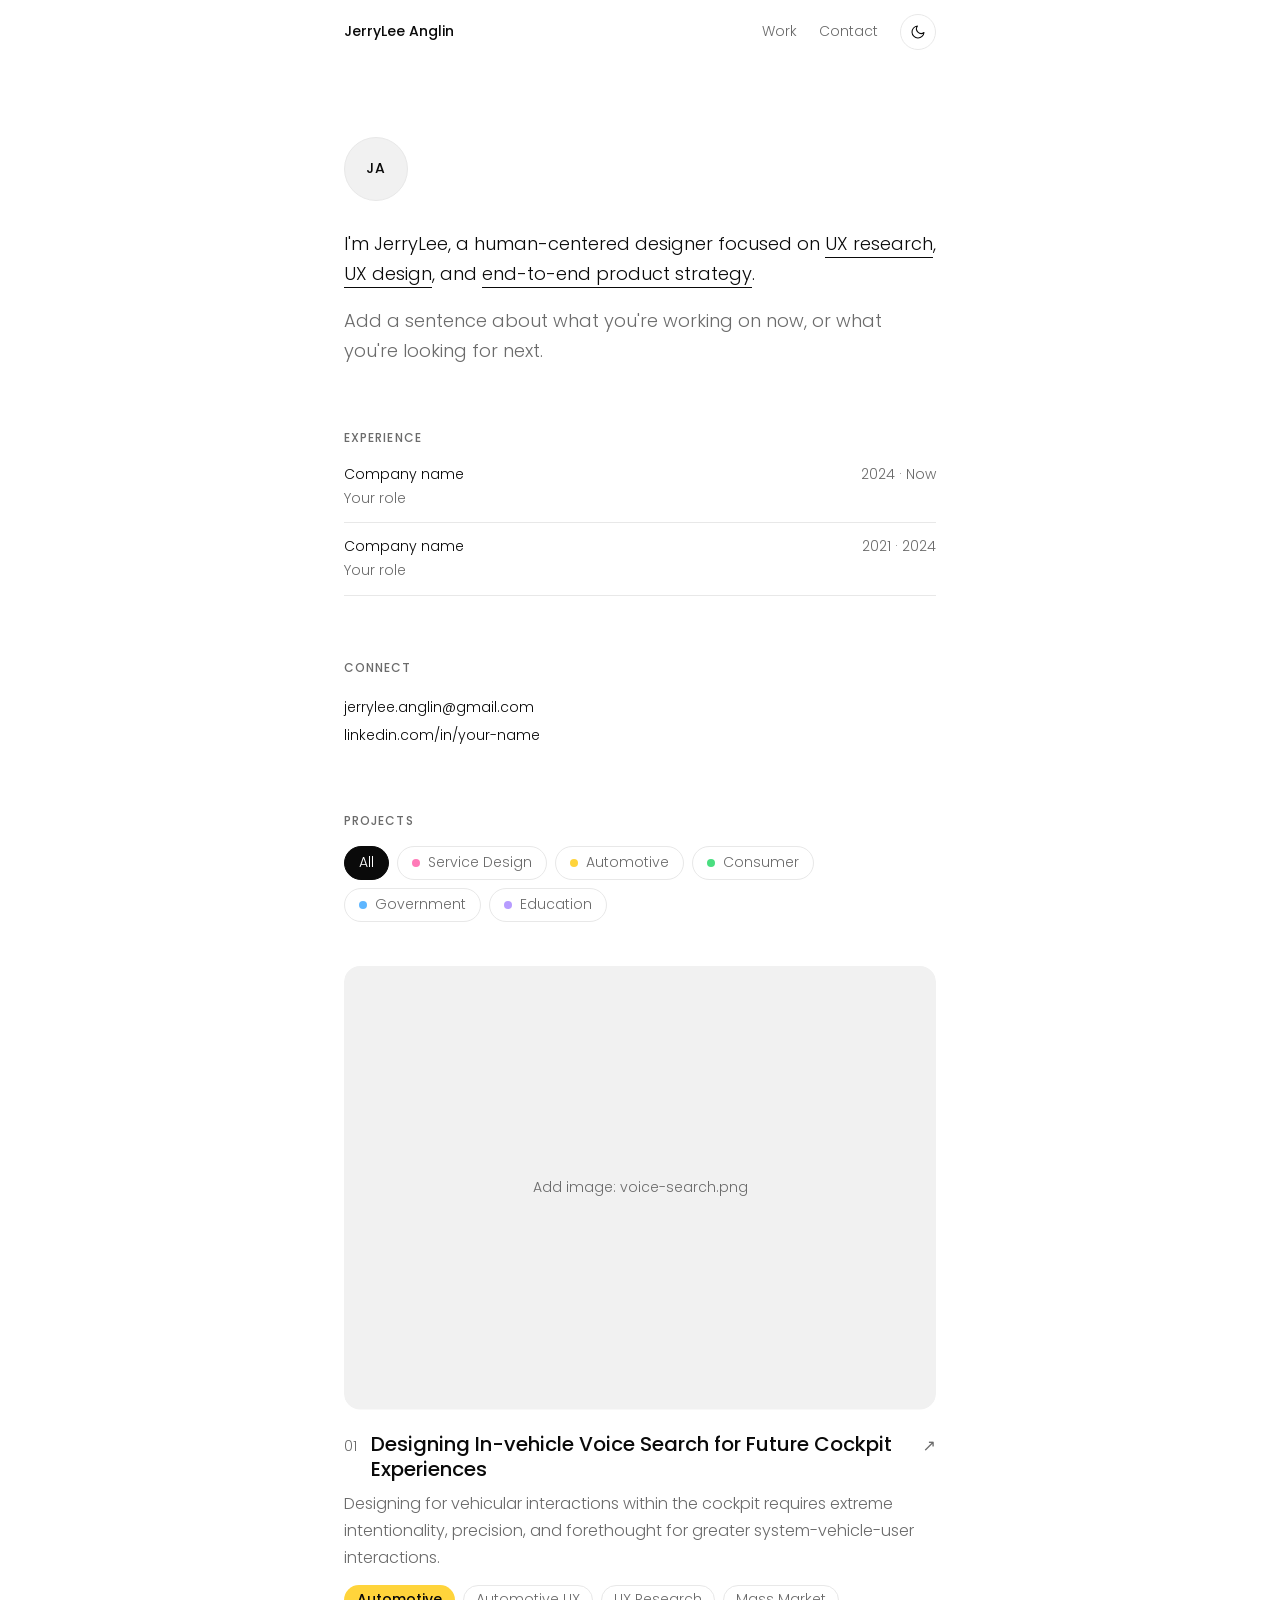
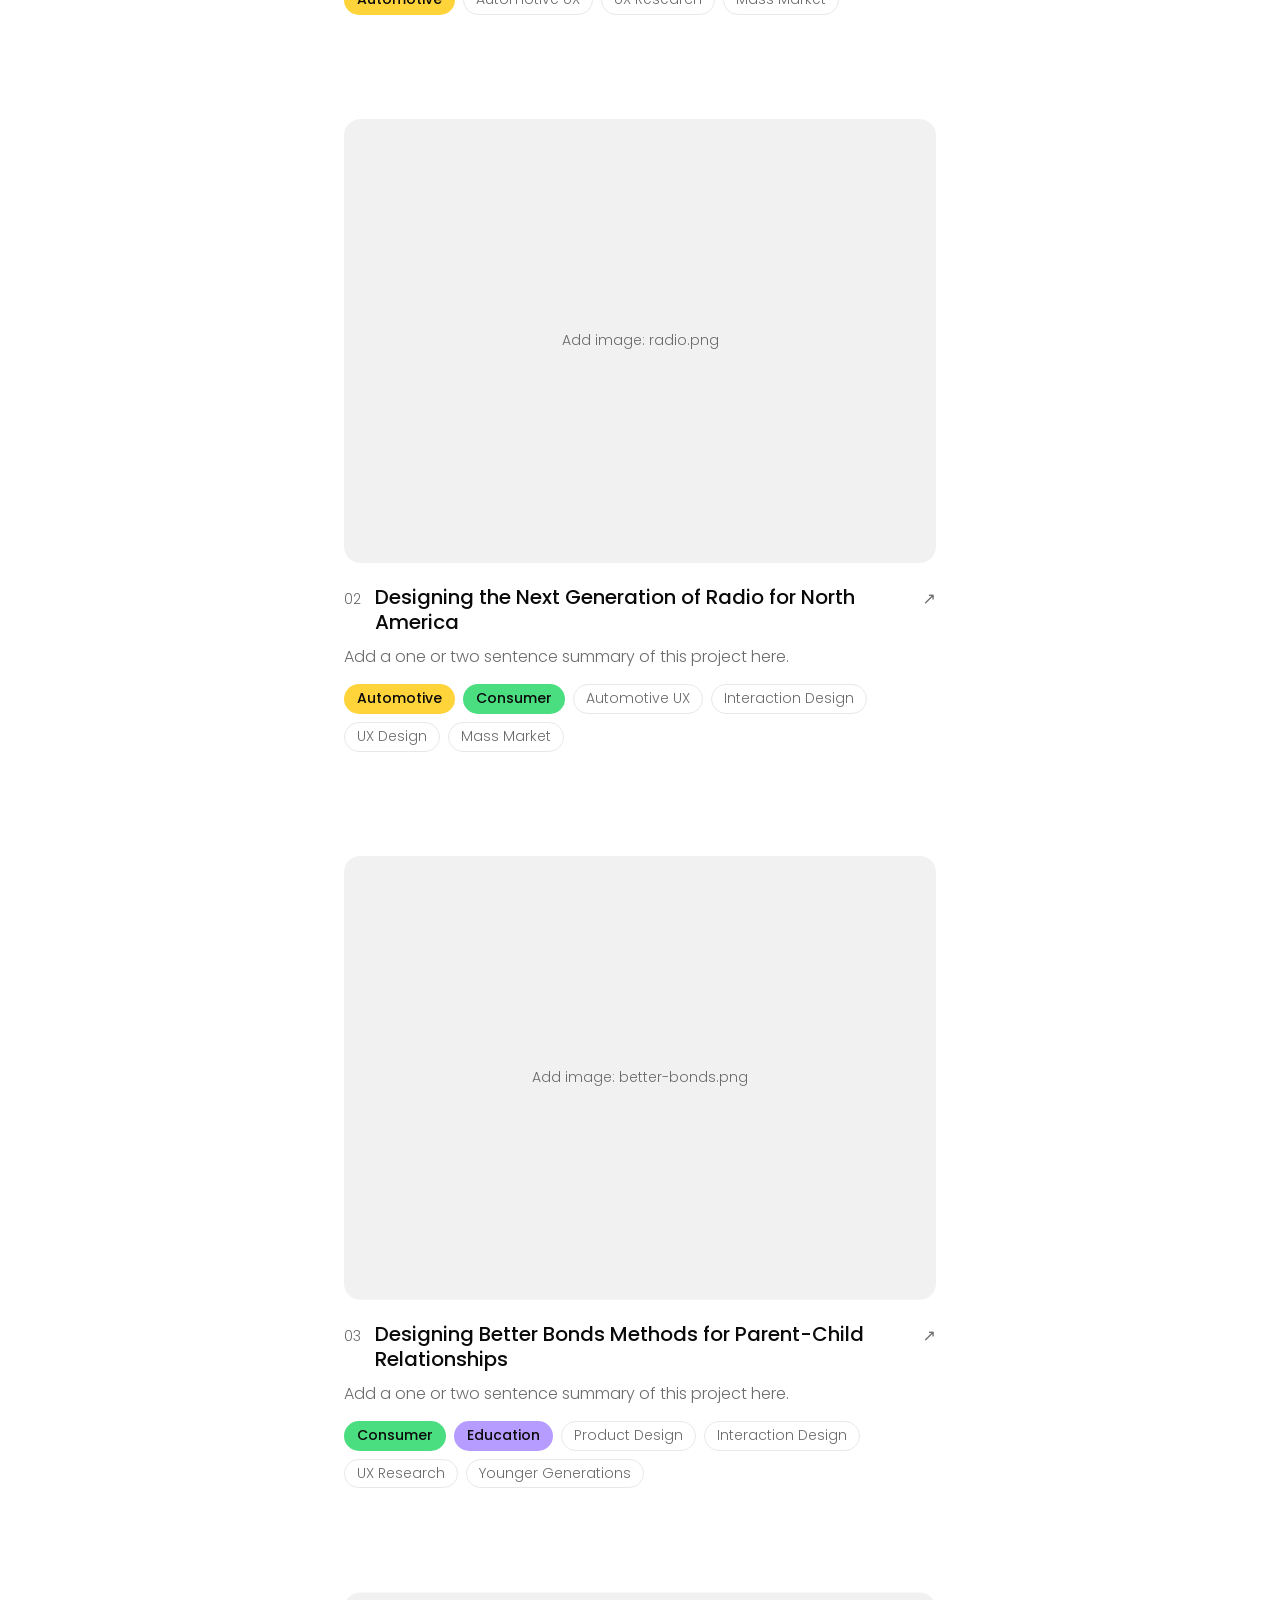
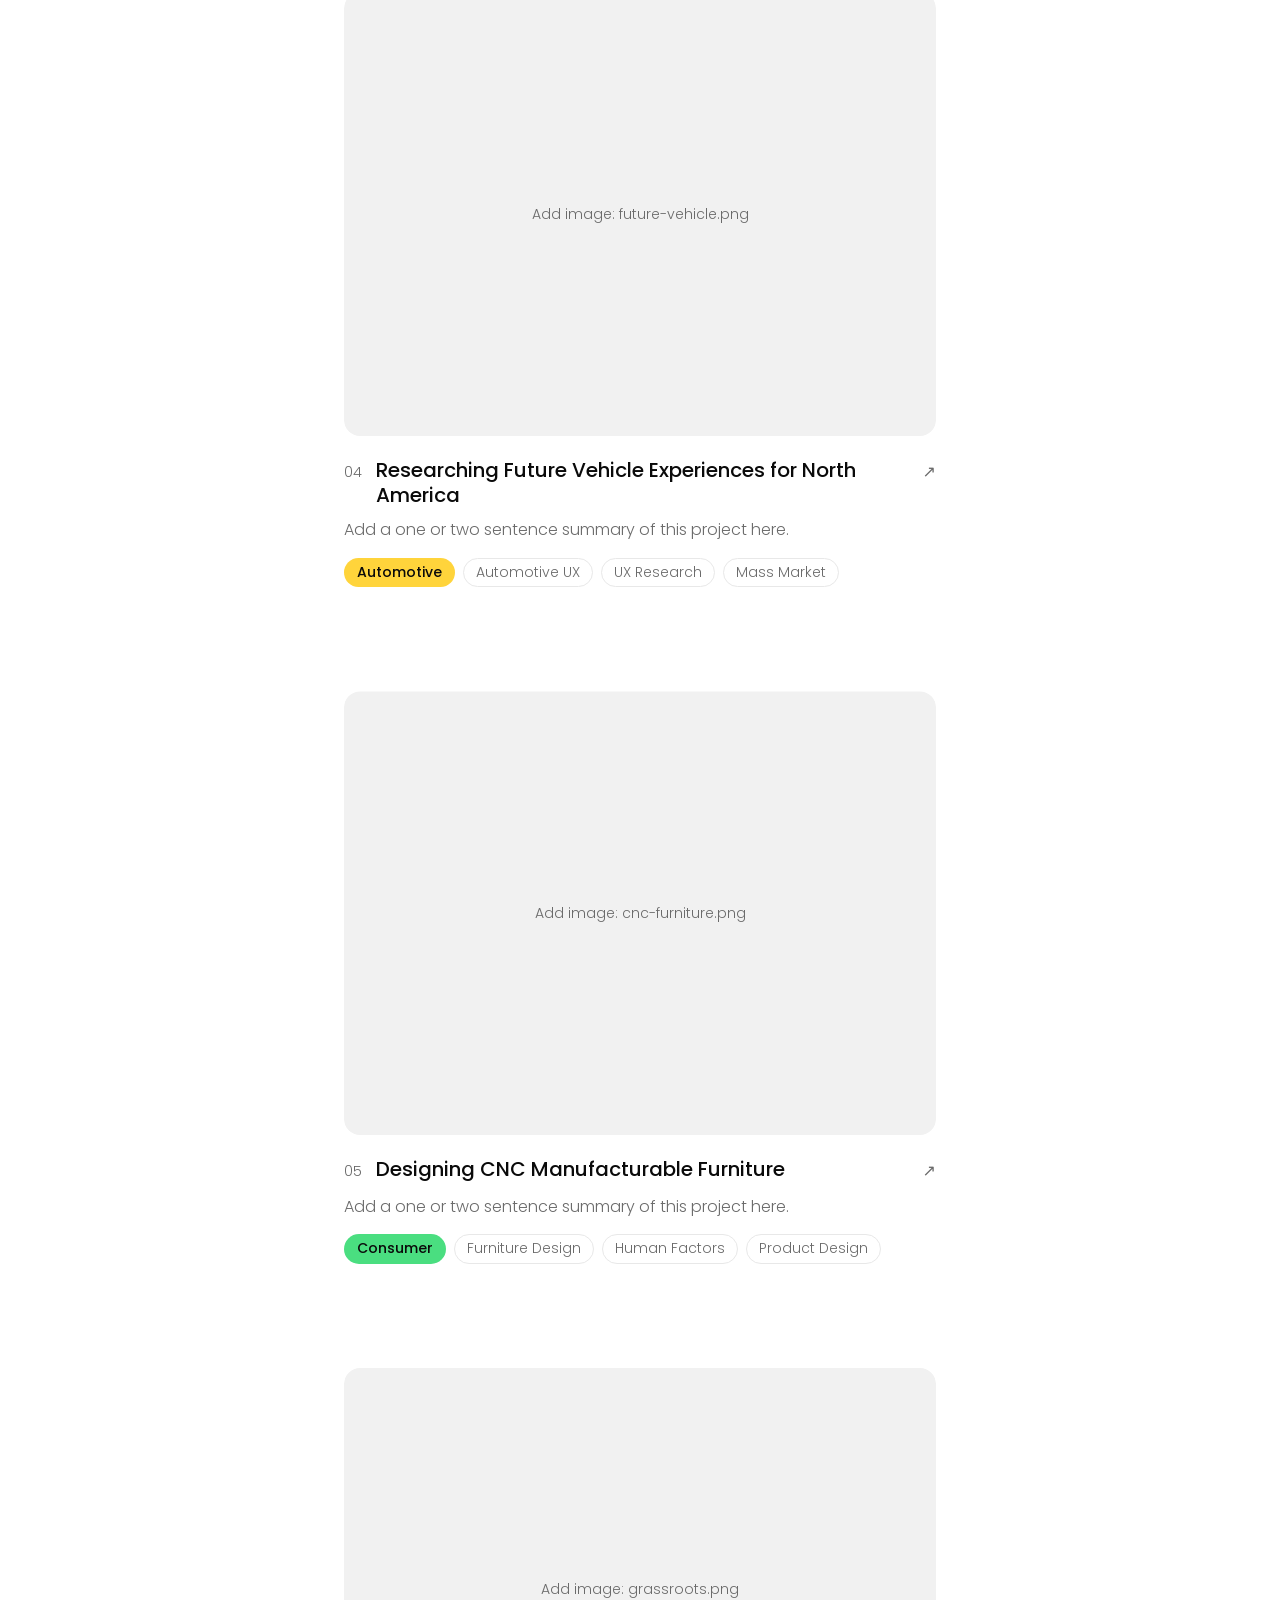
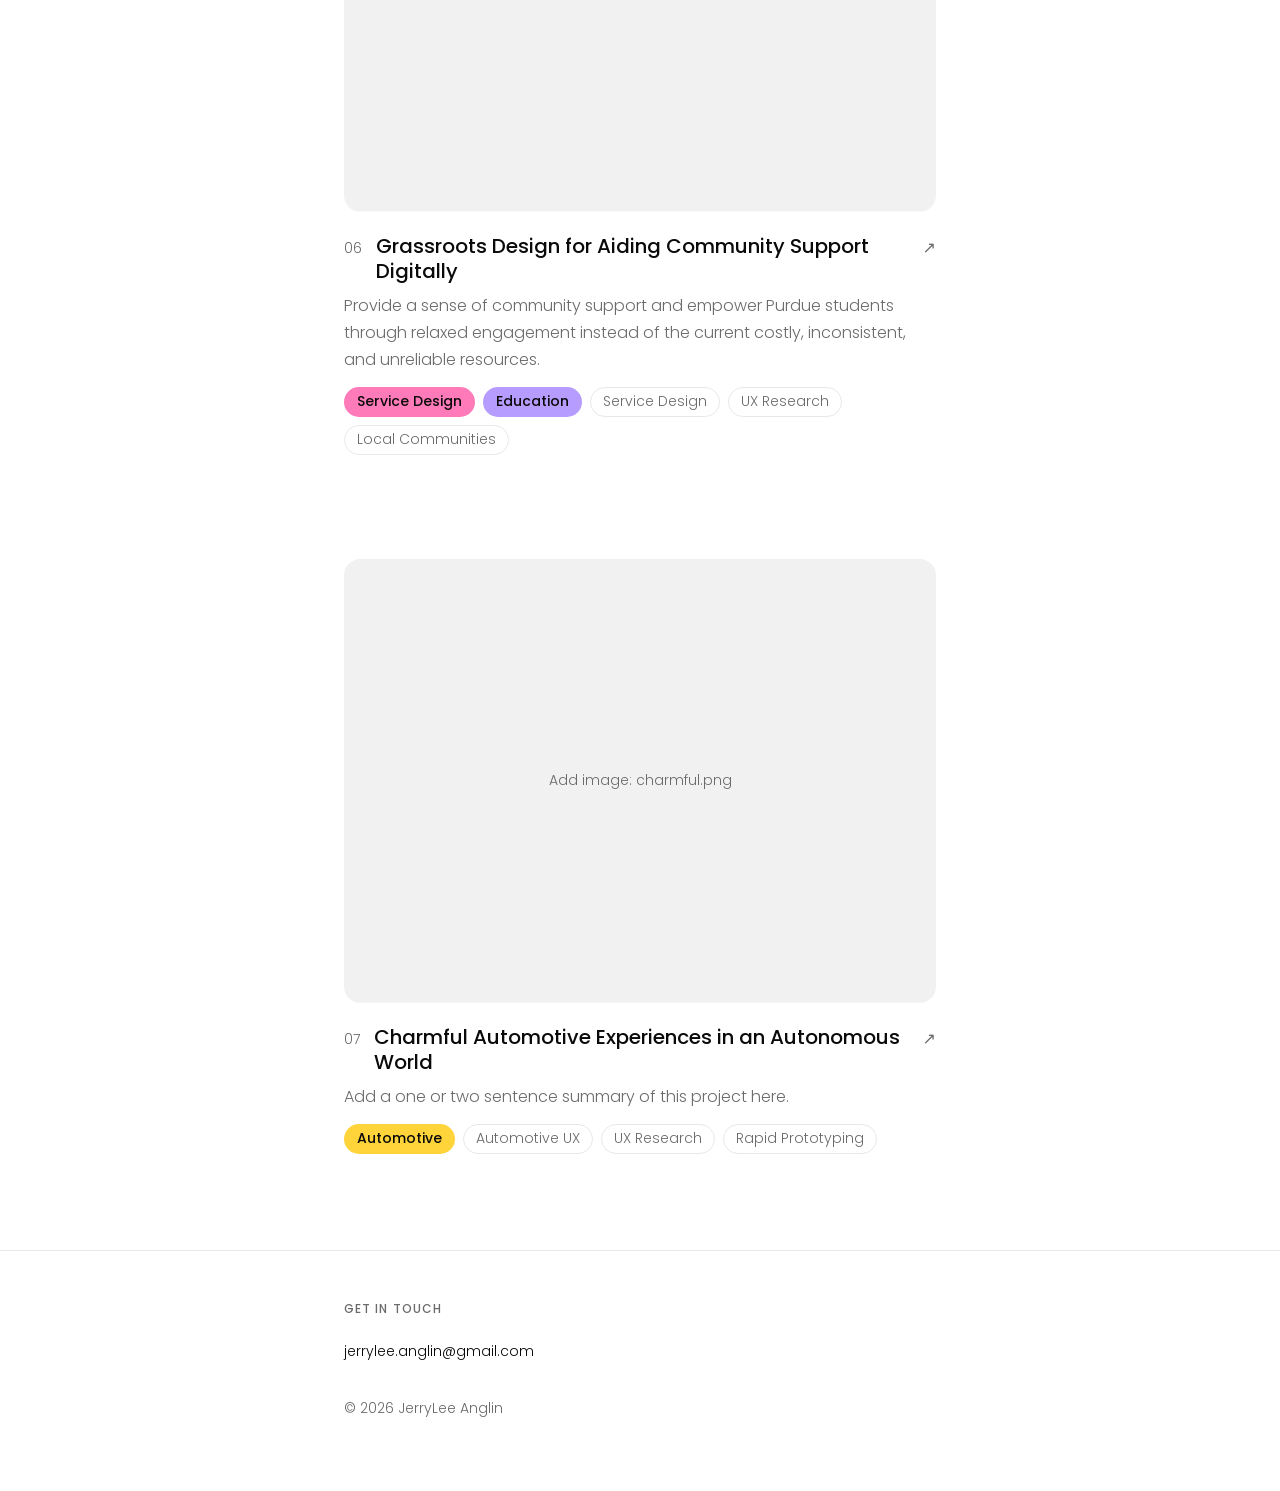
==== commit f841ab05: "Add files via upload" ====
--- a/index.html
+++ b/index.html
@@ -48,92 +48,104 @@
 
     <h2 class="label" id="work">Projects</h2>
 
+    <!-- CATEGORY FILTERS. Each project's categories are set in its data-cats attribute
+         (service-design, automotive, consumer, government, education). Edit data-cats to change them. -->
+    <div class="filters" role="group" aria-label="Filter projects">
+      <button type="button" data-filter="all" aria-pressed="true">All</button>
+      <button type="button" data-filter="service-design" aria-pressed="false">Service Design</button>
+      <button type="button" data-filter="automotive" aria-pressed="false">Automotive</button>
+      <button type="button" data-filter="consumer" aria-pressed="false">Consumer</button>
+      <button type="button" data-filter="government" aria-pressed="false">Government</button>
+      <button type="button" data-filter="education" aria-pressed="false">Education</button>
+    </div>
+
     <!-- HOW TO EDIT A PROJECT
          title / description / tags: change the text.
          link: change href="project-template.html" to that project's page.
          image: upload it to your repo, then replace <div class="ph">...</div> with
          <img src="your-image.png" alt="Describe the image">
-         To add a project, copy one whole <article class="post reveal"> ... </article> block. -->
+         To add a project, copy one whole <article class="post reveal" data-cats="automotive"> ... </article> block. -->
     <div class="feed">
 
-        <article class="post reveal">
+        <article class="post reveal" data-cats="automotive">
           <a class="post-link" href="project-template.html">
             <figure class="media"><div class="media-inner"><div class="ph">Add image: voice-search.png</div></div></figure>
             <div class="post-text">
               <div class="post-head"><span class="idx">01</span><h3 class="post-title">Designing In-vehicle Voice Search for Future Cockpit Experiences</h3><span class="arrow" aria-hidden="true">&#8599;</span></div>
               <p class="desc">Designing for vehicular interactions within the cockpit requires extreme intentionality, precision, and forethought for greater system-vehicle-user interactions.</p>
-              <ul class="tags"><li>Automotive UX</li><li>UX Research</li><li>Mass Market</li></ul>
+              <ul class="tags"><li class="cat c-automotive">Automotive</li><li>Automotive UX</li><li>UX Research</li><li>Mass Market</li></ul>
             </div>
           </a>
         </article>
 
-        <article class="post reveal">
+        <article class="post reveal" data-cats="automotive,consumer">
           <a class="post-link" href="project-template.html">
             <figure class="media"><div class="media-inner"><div class="ph">Add image: radio.png</div></div></figure>
             <div class="post-text">
               <div class="post-head"><span class="idx">02</span><h3 class="post-title">Designing the Next Generation of Radio for North America</h3><span class="arrow" aria-hidden="true">&#8599;</span></div>
               <p class="desc">Add a one or two sentence summary of this project here.</p>
-              <ul class="tags"><li>Automotive UX</li><li>Interaction Design</li><li>UX Design</li><li>Mass Market</li></ul>
+              <ul class="tags"><li class="cat c-automotive">Automotive</li><li class="cat c-consumer">Consumer</li><li>Automotive UX</li><li>Interaction Design</li><li>UX Design</li><li>Mass Market</li></ul>
             </div>
           </a>
         </article>
 
-        <article class="post reveal">
+        <article class="post reveal" data-cats="consumer,education">
           <a class="post-link" href="project-template.html">
             <figure class="media"><div class="media-inner"><div class="ph">Add image: better-bonds.png</div></div></figure>
             <div class="post-text">
               <div class="post-head"><span class="idx">03</span><h3 class="post-title">Designing Better Bonds Methods for Parent-Child Relationships</h3><span class="arrow" aria-hidden="true">&#8599;</span></div>
               <p class="desc">Add a one or two sentence summary of this project here.</p>
-              <ul class="tags"><li>Product Design</li><li>Interaction Design</li><li>UX Research</li><li>Younger Generations</li></ul>
+              <ul class="tags"><li class="cat c-consumer">Consumer</li><li class="cat c-education">Education</li><li>Product Design</li><li>Interaction Design</li><li>UX Research</li><li>Younger Generations</li></ul>
             </div>
           </a>
         </article>
 
-        <article class="post reveal">
+        <article class="post reveal" data-cats="automotive">
           <a class="post-link" href="project-template.html">
             <figure class="media"><div class="media-inner"><div class="ph">Add image: future-vehicle.png</div></div></figure>
             <div class="post-text">
               <div class="post-head"><span class="idx">04</span><h3 class="post-title">Researching Future Vehicle Experiences for North America</h3><span class="arrow" aria-hidden="true">&#8599;</span></div>
               <p class="desc">Add a one or two sentence summary of this project here.</p>
-              <ul class="tags"><li>Automotive UX</li><li>UX Research</li><li>Mass Market</li></ul>
+              <ul class="tags"><li class="cat c-automotive">Automotive</li><li>Automotive UX</li><li>UX Research</li><li>Mass Market</li></ul>
             </div>
           </a>
         </article>
 
-        <article class="post reveal">
+        <article class="post reveal" data-cats="consumer">
           <a class="post-link" href="project-template.html">
             <figure class="media"><div class="media-inner"><div class="ph">Add image: cnc-furniture.png</div></div></figure>
             <div class="post-text">
               <div class="post-head"><span class="idx">05</span><h3 class="post-title">Designing CNC Manufacturable Furniture</h3><span class="arrow" aria-hidden="true">&#8599;</span></div>
               <p class="desc">Add a one or two sentence summary of this project here.</p>
-              <ul class="tags"><li>Furniture Design</li><li>Human Factors</li><li>Product Design</li></ul>
+              <ul class="tags"><li class="cat c-consumer">Consumer</li><li>Furniture Design</li><li>Human Factors</li><li>Product Design</li></ul>
             </div>
           </a>
         </article>
 
-        <article class="post reveal">
+        <article class="post reveal" data-cats="service-design,education">
           <a class="post-link" href="project-template.html">
             <figure class="media"><div class="media-inner"><div class="ph">Add image: grassroots.png</div></div></figure>
             <div class="post-text">
               <div class="post-head"><span class="idx">06</span><h3 class="post-title">Grassroots Design for Aiding Community Support Digitally</h3><span class="arrow" aria-hidden="true">&#8599;</span></div>
               <p class="desc">Provide a sense of community support and empower Purdue students through relaxed engagement instead of the current costly, inconsistent, and unreliable resources.</p>
-              <ul class="tags"><li>Service Design</li><li>UX Research</li><li>Local Communities</li></ul>
+              <ul class="tags"><li class="cat c-service-design">Service Design</li><li class="cat c-education">Education</li><li>Service Design</li><li>UX Research</li><li>Local Communities</li></ul>
             </div>
           </a>
         </article>
 
-        <article class="post reveal">
+        <article class="post reveal" data-cats="automotive">
           <a class="post-link" href="project-template.html">
             <figure class="media"><div class="media-inner"><div class="ph">Add image: charmful.png</div></div></figure>
             <div class="post-text">
               <div class="post-head"><span class="idx">07</span><h3 class="post-title">Charmful Automotive Experiences in an Autonomous World</h3><span class="arrow" aria-hidden="true">&#8599;</span></div>
               <p class="desc">Add a one or two sentence summary of this project here.</p>
-              <ul class="tags"><li>Automotive UX</li><li>UX Research</li><li>Rapid Prototyping</li></ul>
+              <ul class="tags"><li class="cat c-automotive">Automotive</li><li>Automotive UX</li><li>UX Research</li><li>Rapid Prototyping</li></ul>
             </div>
           </a>
         </article>
 
     </div>
+    <p class="empty" hidden>No projects in this category yet.</p>
   </main>
 
   <footer class="site-footer">
--- a/site.css
+++ b/site.css
@@ -128,3 +128,44 @@
 
 @media (max-width: 560px) { .feed { gap: 80px; } .facts { grid-template-columns: 1fr; } .nav { gap: 16px; } }
 #work, #contact, #about { scroll-margin-top: 80px; }
+
+/* ---------- Category filters ---------- */
+.filters { display: flex; gap: 8px; overflow-x: auto; margin: 0 -24px 44px; padding: 2px 24px; scrollbar-width: none; }
+.filters::-webkit-scrollbar { display: none; }
+.filters button { font: inherit; font-size: var(--fs-sm); border: 1px solid var(--line); background: transparent; color: var(--muted); border-radius: 999px; padding: 4px 14px; cursor: pointer; white-space: nowrap; transition: background-color 0.3s var(--ease), color 0.3s var(--ease), border-color 0.3s var(--ease); }
+.filters button:hover { color: var(--fg); border-color: var(--muted); }
+.filters button[aria-pressed="true"] { background: var(--fg); color: var(--bg); border-color: var(--fg); }
+.post { transition: opacity 0.32s ease, transform 0.32s var(--ease); }
+.post.is-out { opacity: 0; transform: translateY(10px); }
+.empty { color: var(--muted); font-size: var(--fs-sm); margin: 0 0 96px; }
+
+/* ---------- Category colors ----------
+   Each category has its own color. To use ONE accent color for every category instead,
+   set all five values below to the same color. */
+:root {
+  --c-service-design: #ff7ab8;
+  --c-automotive: #ffd43b;
+  --c-consumer: #4ade80;
+  --c-government: #5eb6ff;
+  --c-education: #b79cff;
+}
+.tags li.cat { border-color: transparent; color: #0a0a0a; font-weight: 500; }
+.c-service-design { background: var(--c-service-design); }
+.c-automotive { background: var(--c-automotive); }
+.c-consumer { background: var(--c-consumer); }
+.c-government { background: var(--c-government); }
+.c-education { background: var(--c-education); }
+
+/* Filter chips: a color dot, and the chip fills with its color when selected */
+.filters button[data-filter]:not([data-filter="all"])::before { content: ""; display: inline-block; width: 8px; height: 8px; border-radius: 50%; margin-right: 8px; background: var(--dot); transition: background-color 0.3s var(--ease); }
+.filters button[data-filter="service-design"] { --dot: var(--c-service-design); }
+.filters button[data-filter="automotive"] { --dot: var(--c-automotive); }
+.filters button[data-filter="consumer"] { --dot: var(--c-consumer); }
+.filters button[data-filter="government"] { --dot: var(--c-government); }
+.filters button[data-filter="education"] { --dot: var(--c-education); }
+.filters button[data-filter]:not([data-filter="all"])[aria-pressed="true"] { background: var(--dot); border-color: transparent; color: #0a0a0a; }
+.filters button[data-filter]:not([data-filter="all"])[aria-pressed="true"]::before { background: #0a0a0a; }
+
+/* Filters wrap on larger screens, scroll sideways on phones */
+.filters { flex-wrap: wrap; overflow-x: visible; margin: 0 0 44px; padding: 0; }
+@media (max-width: 560px) { .filters { flex-wrap: nowrap; overflow-x: auto; margin: 0 -24px 44px; padding: 2px 24px; } }
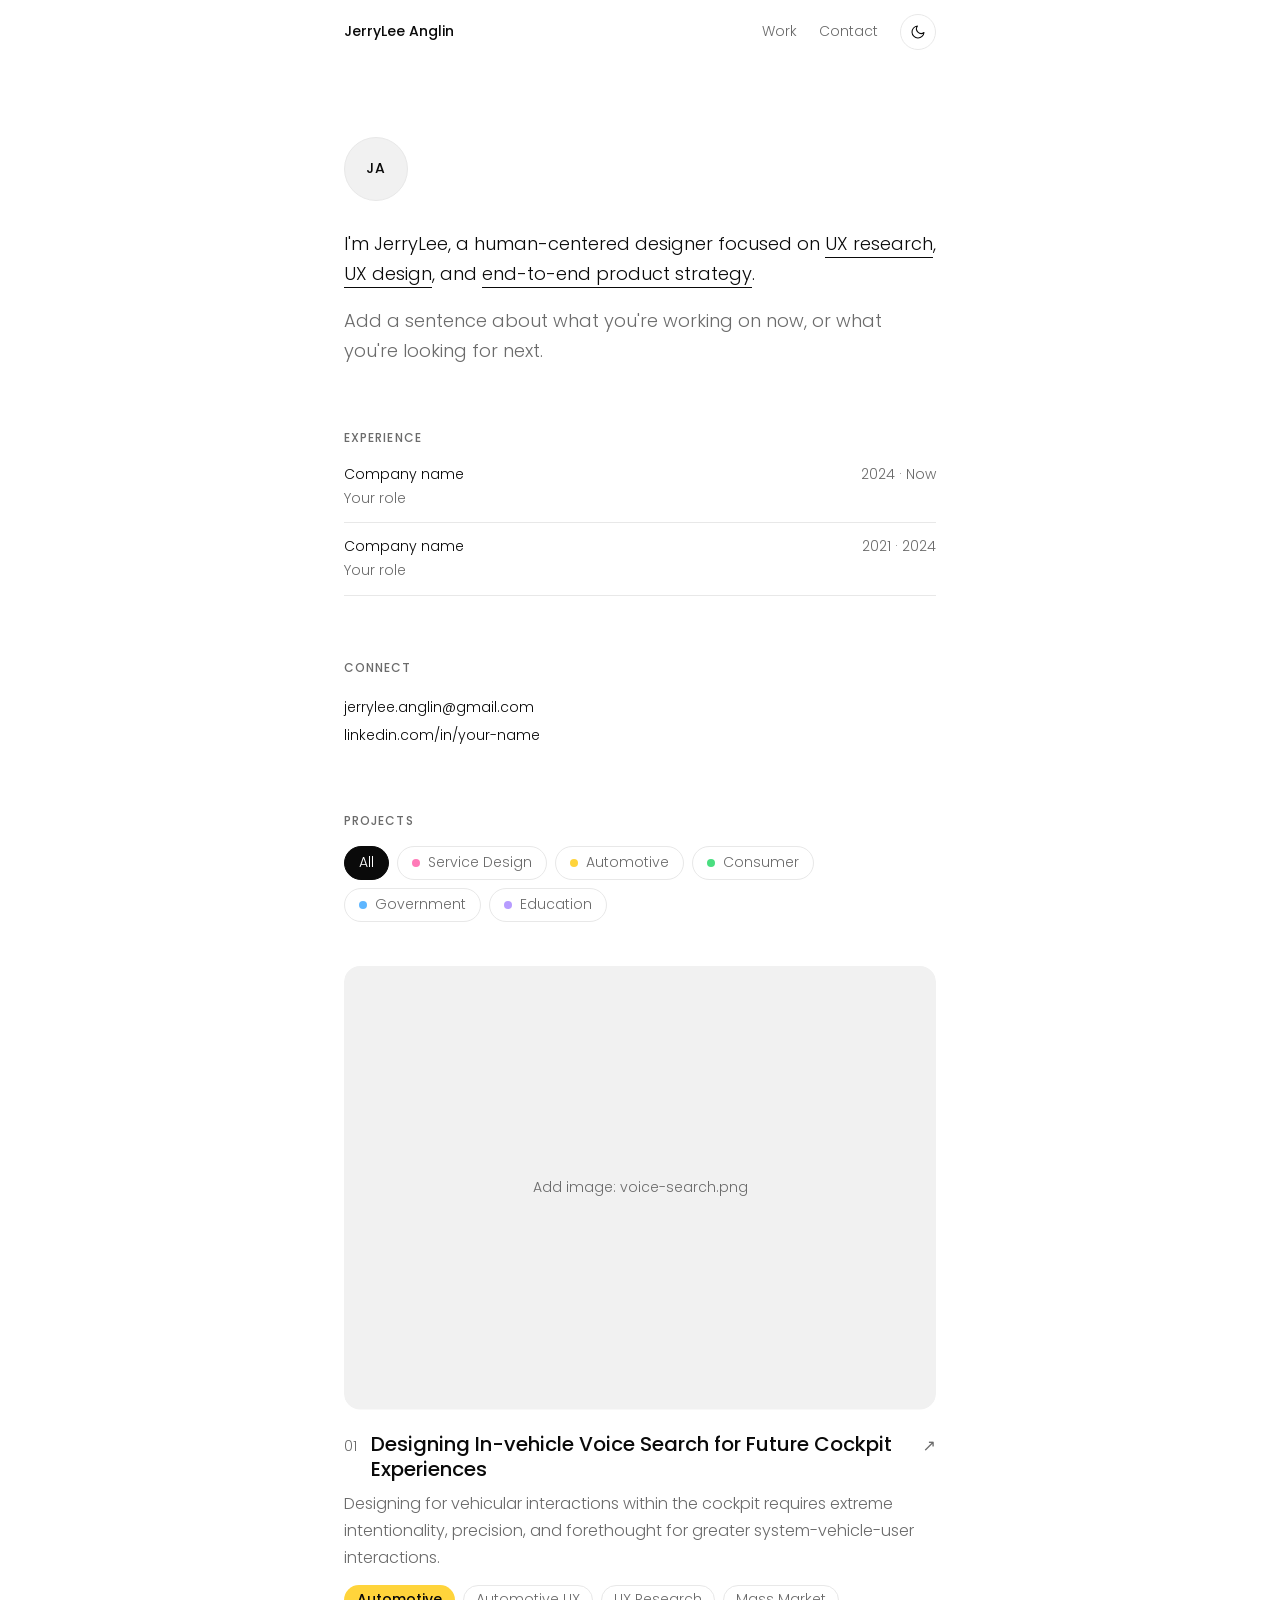
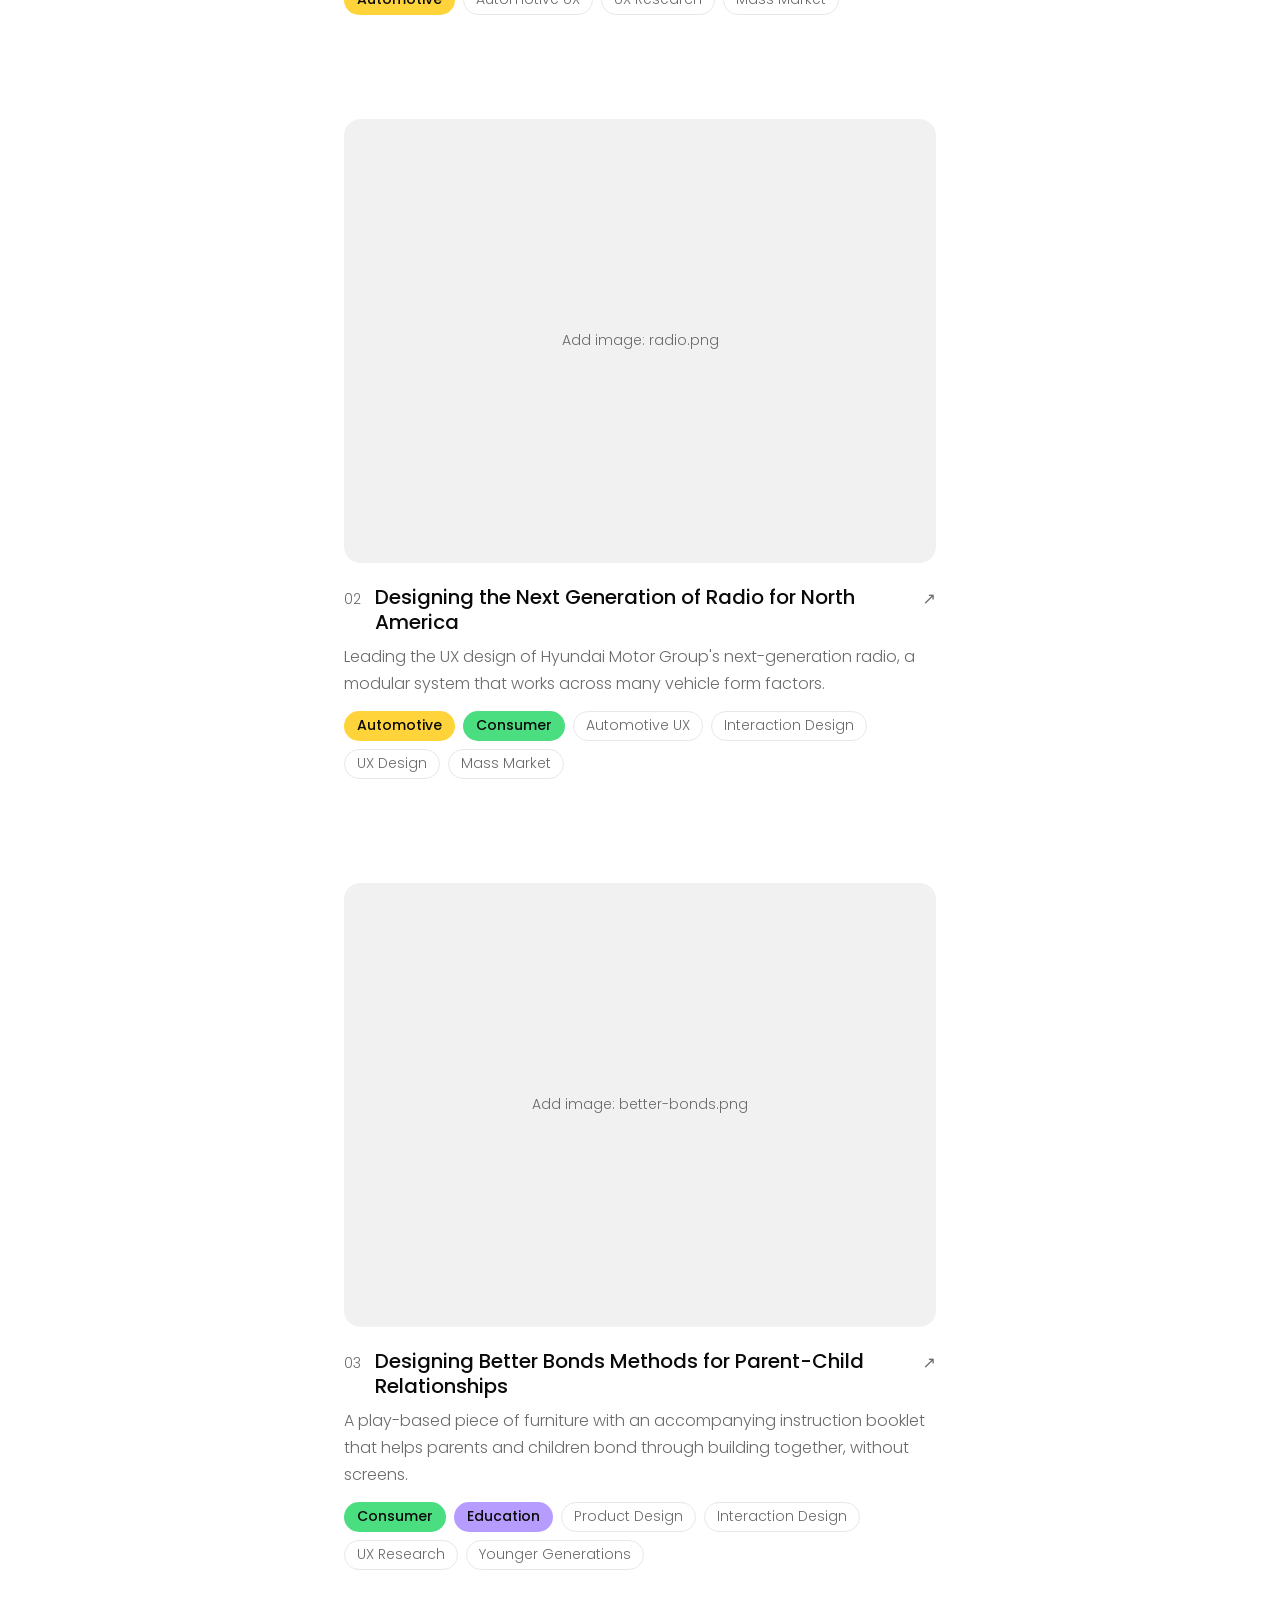
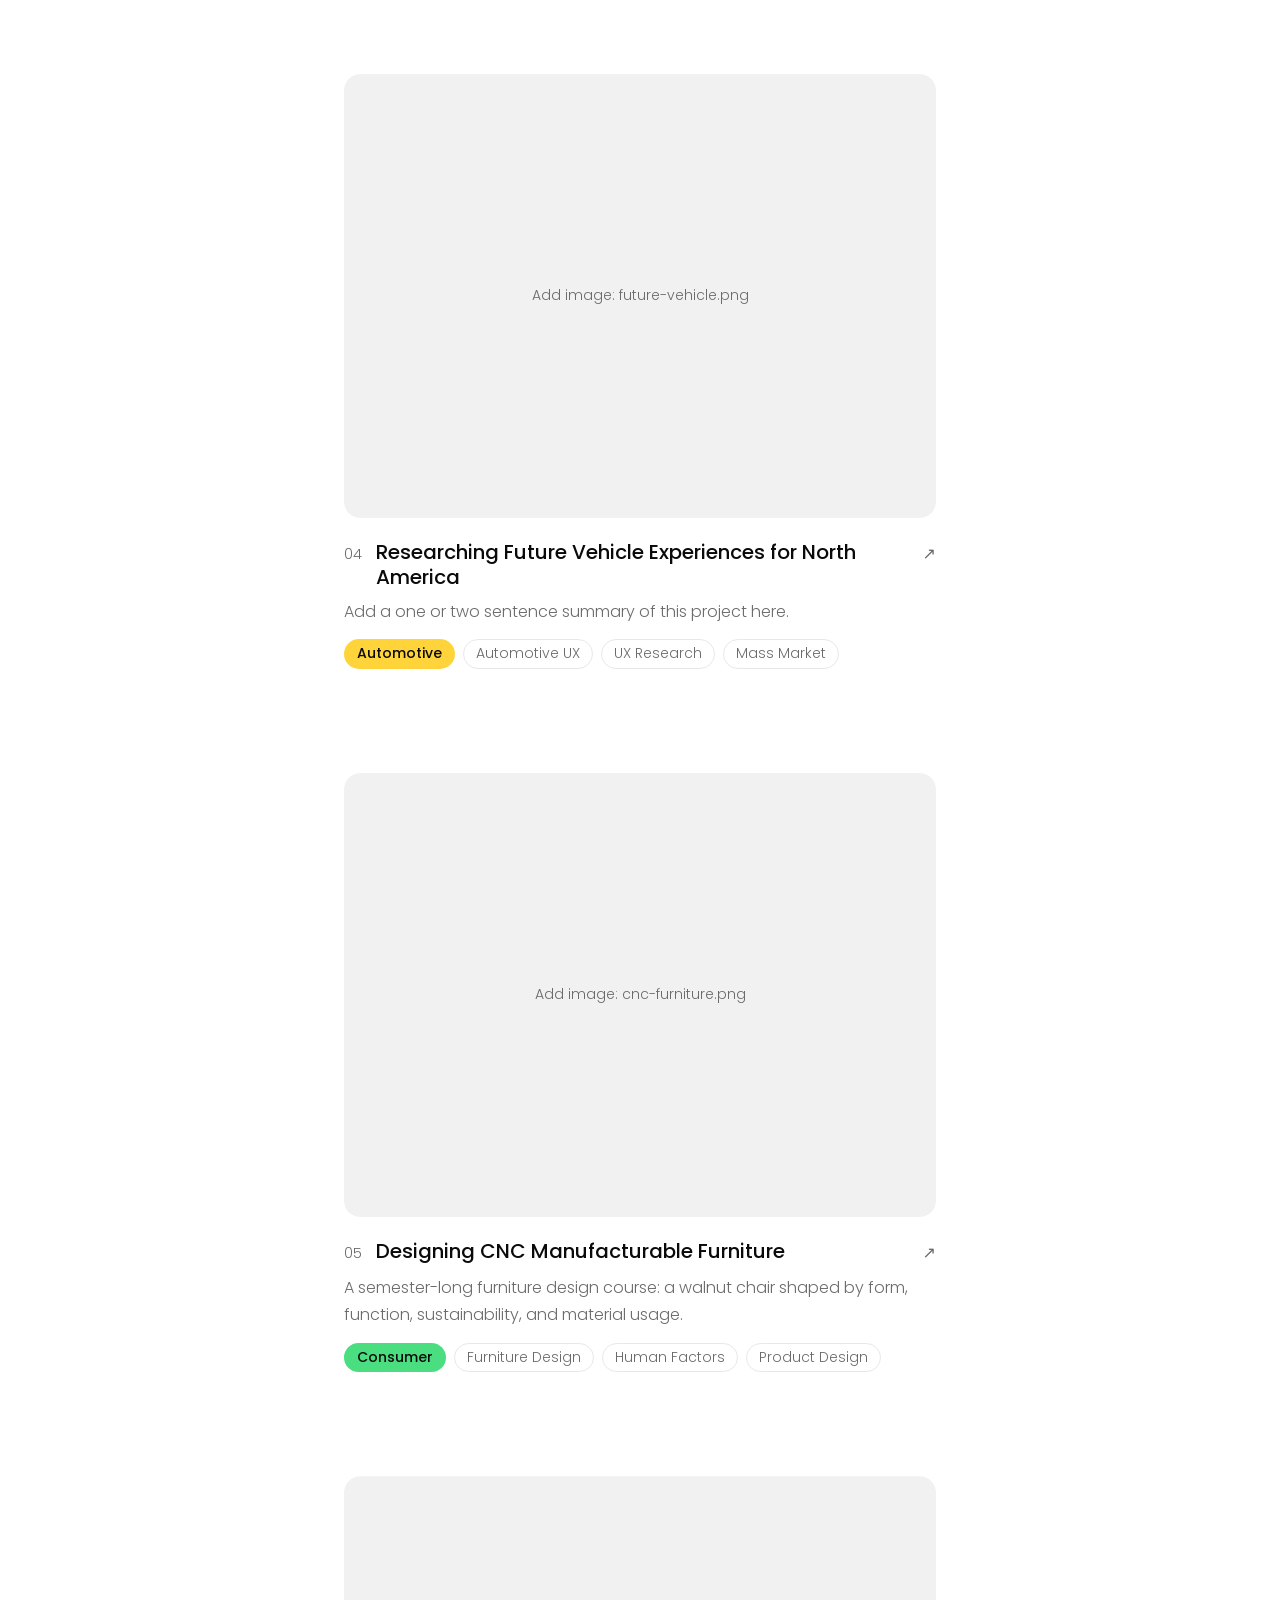
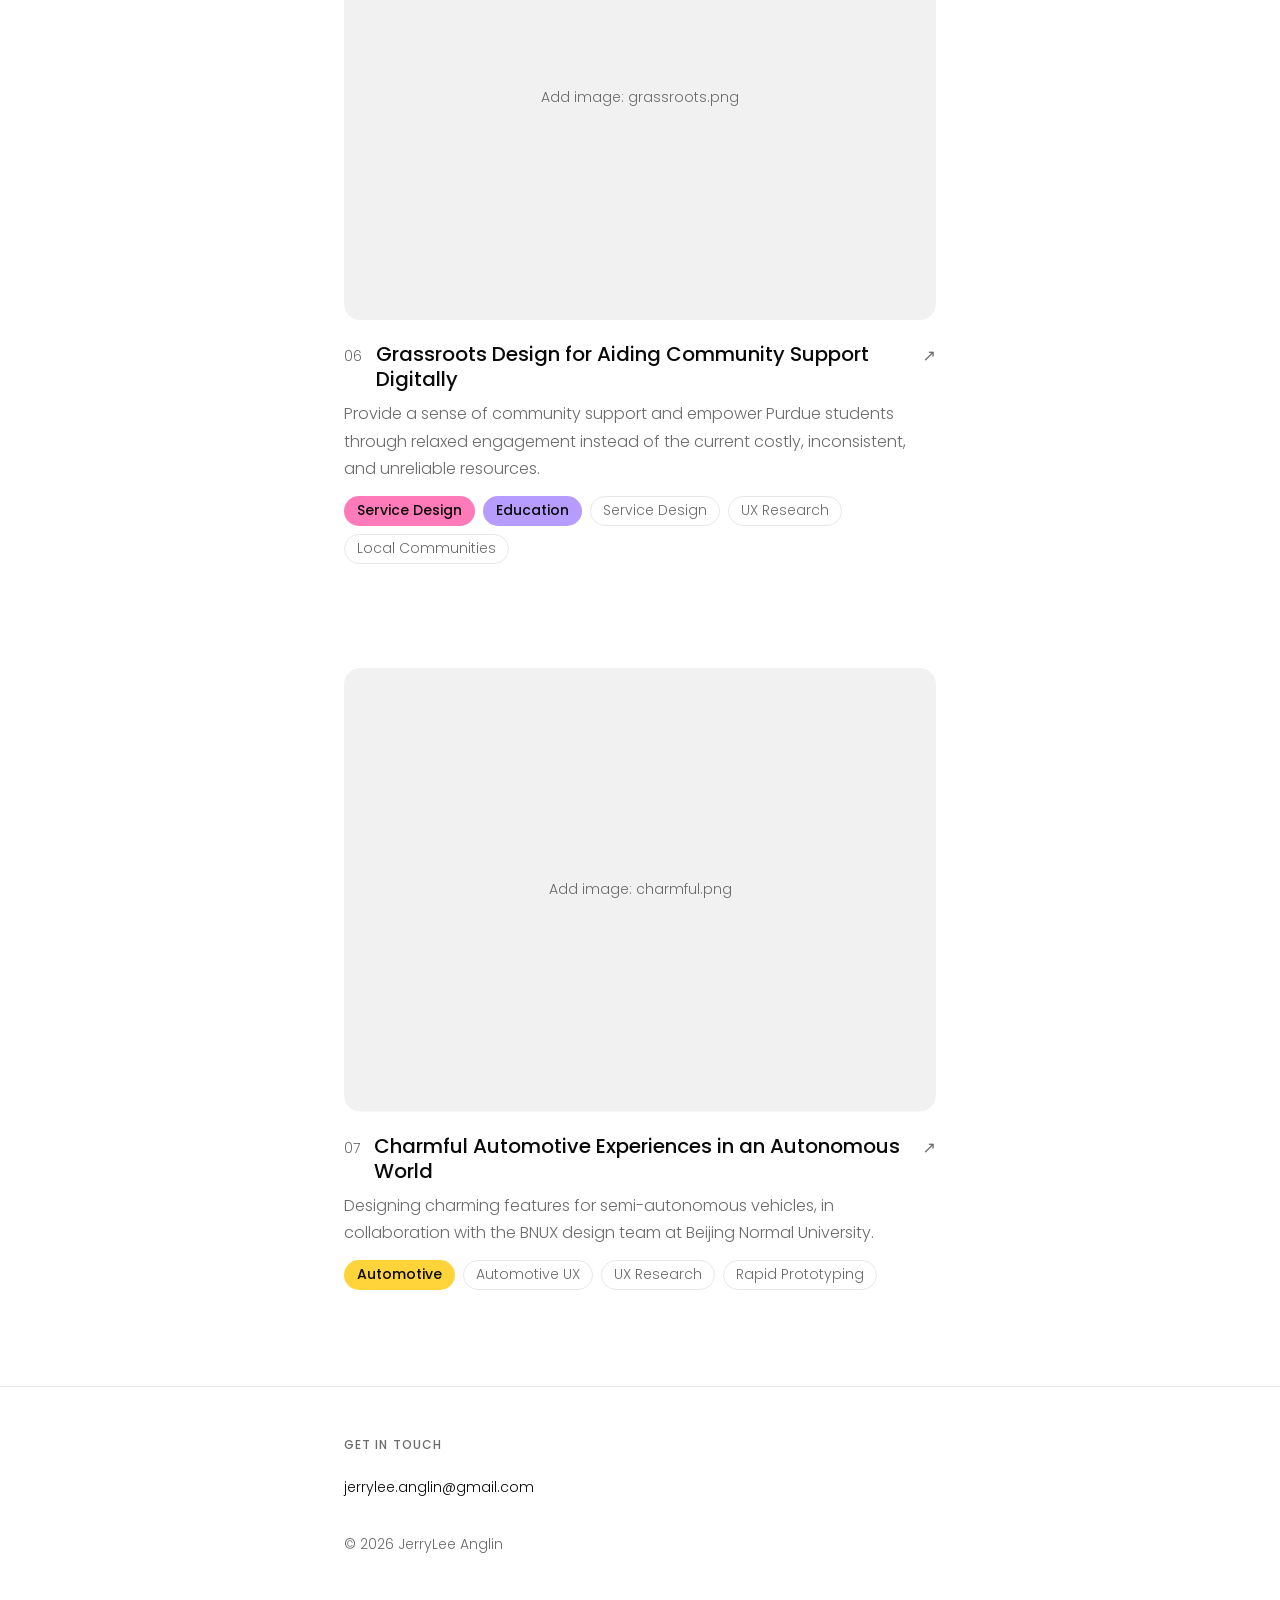
==== commit 52afe7d5: "Add files via upload" ====
--- a/index.html
+++ b/index.html
@@ -61,14 +61,14 @@
 
     <!-- HOW TO EDIT A PROJECT
          title / description / tags: change the text.
-         link: change href="project-template.html" to that project's page.
+         link: change ?p=voice-search to the name of that project's file in the content folder.
          image: upload it to your repo, then replace <div class="ph">...</div> with
          <img src="your-image.png" alt="Describe the image">
          To add a project, copy one whole <article class="post reveal" data-cats="automotive"> ... </article> block. -->
     <div class="feed">
 
         <article class="post reveal" data-cats="automotive">
-          <a class="post-link" href="project-template.html">
+          <a class="post-link" href="case-study.html?p=voice-search" data-slug="voice-search">
             <figure class="media"><div class="media-inner"><div class="ph">Add image: voice-search.png</div></div></figure>
             <div class="post-text">
               <div class="post-head"><span class="idx">01</span><h3 class="post-title">Designing In-vehicle Voice Search for Future Cockpit Experiences</h3><span class="arrow" aria-hidden="true">&#8599;</span></div>
@@ -79,29 +79,29 @@
         </article>
 
         <article class="post reveal" data-cats="automotive,consumer">
-          <a class="post-link" href="project-template.html">
+          <a class="post-link" href="case-study.html?p=radio" data-slug="radio">
             <figure class="media"><div class="media-inner"><div class="ph">Add image: radio.png</div></div></figure>
             <div class="post-text">
               <div class="post-head"><span class="idx">02</span><h3 class="post-title">Designing the Next Generation of Radio for North America</h3><span class="arrow" aria-hidden="true">&#8599;</span></div>
-              <p class="desc">Add a one or two sentence summary of this project here.</p>
+              <p class="desc">Leading the UX design of Hyundai Motor Group's next-generation radio, a modular system that works across many vehicle form factors.</p>
               <ul class="tags"><li class="cat c-automotive">Automotive</li><li class="cat c-consumer">Consumer</li><li>Automotive UX</li><li>Interaction Design</li><li>UX Design</li><li>Mass Market</li></ul>
             </div>
           </a>
         </article>
 
         <article class="post reveal" data-cats="consumer,education">
-          <a class="post-link" href="project-template.html">
+          <a class="post-link" href="case-study.html?p=better-bonds" data-slug="better-bonds">
             <figure class="media"><div class="media-inner"><div class="ph">Add image: better-bonds.png</div></div></figure>
             <div class="post-text">
               <div class="post-head"><span class="idx">03</span><h3 class="post-title">Designing Better Bonds Methods for Parent-Child Relationships</h3><span class="arrow" aria-hidden="true">&#8599;</span></div>
-              <p class="desc">Add a one or two sentence summary of this project here.</p>
+              <p class="desc">A play-based piece of furniture with an accompanying instruction booklet that helps parents and children bond through building together, without screens.</p>
               <ul class="tags"><li class="cat c-consumer">Consumer</li><li class="cat c-education">Education</li><li>Product Design</li><li>Interaction Design</li><li>UX Research</li><li>Younger Generations</li></ul>
             </div>
           </a>
         </article>
 
         <article class="post reveal" data-cats="automotive">
-          <a class="post-link" href="project-template.html">
+          <a class="post-link" href="case-study.html?p=future-vehicle" data-slug="future-vehicle">
             <figure class="media"><div class="media-inner"><div class="ph">Add image: future-vehicle.png</div></div></figure>
             <div class="post-text">
               <div class="post-head"><span class="idx">04</span><h3 class="post-title">Researching Future Vehicle Experiences for North America</h3><span class="arrow" aria-hidden="true">&#8599;</span></div>
@@ -112,18 +112,18 @@
         </article>
 
         <article class="post reveal" data-cats="consumer">
-          <a class="post-link" href="project-template.html">
+          <a class="post-link" href="case-study.html?p=cnc-furniture" data-slug="cnc-furniture">
             <figure class="media"><div class="media-inner"><div class="ph">Add image: cnc-furniture.png</div></div></figure>
             <div class="post-text">
               <div class="post-head"><span class="idx">05</span><h3 class="post-title">Designing CNC Manufacturable Furniture</h3><span class="arrow" aria-hidden="true">&#8599;</span></div>
-              <p class="desc">Add a one or two sentence summary of this project here.</p>
+              <p class="desc">A semester-long furniture design course: a walnut chair shaped by form, function, sustainability, and material usage.</p>
               <ul class="tags"><li class="cat c-consumer">Consumer</li><li>Furniture Design</li><li>Human Factors</li><li>Product Design</li></ul>
             </div>
           </a>
         </article>
 
         <article class="post reveal" data-cats="service-design,education">
-          <a class="post-link" href="project-template.html">
+          <a class="post-link" href="case-study.html?p=grassroots" data-slug="grassroots">
             <figure class="media"><div class="media-inner"><div class="ph">Add image: grassroots.png</div></div></figure>
             <div class="post-text">
               <div class="post-head"><span class="idx">06</span><h3 class="post-title">Grassroots Design for Aiding Community Support Digitally</h3><span class="arrow" aria-hidden="true">&#8599;</span></div>
@@ -134,11 +134,11 @@
         </article>
 
         <article class="post reveal" data-cats="automotive">
-          <a class="post-link" href="project-template.html">
+          <a class="post-link" href="case-study.html?p=charmful" data-slug="charmful">
             <figure class="media"><div class="media-inner"><div class="ph">Add image: charmful.png</div></div></figure>
             <div class="post-text">
               <div class="post-head"><span class="idx">07</span><h3 class="post-title">Charmful Automotive Experiences in an Autonomous World</h3><span class="arrow" aria-hidden="true">&#8599;</span></div>
-              <p class="desc">Add a one or two sentence summary of this project here.</p>
+              <p class="desc">Designing charming features for semi-autonomous vehicles, in collaboration with the BNUX design team at Beijing Normal University.</p>
               <ul class="tags"><li class="cat c-automotive">Automotive</li><li>Automotive UX</li><li>UX Research</li><li>Rapid Prototyping</li></ul>
             </div>
           </a>
--- a/site.css
+++ b/site.css
@@ -169,3 +169,41 @@
 /* Filters wrap on larger screens, scroll sideways on phones */
 .filters { flex-wrap: wrap; overflow-x: visible; margin: 0 0 44px; padding: 0; }
 @media (max-width: 560px) { .filters { flex-wrap: nowrap; overflow-x: auto; margin: 0 -24px 44px; padding: 2px 24px; } }
+
+/* ---------- Case study (written in Markdown) ---------- */
+.cs-loading, .cs-missing { color: var(--muted); font-size: var(--fs-sm); padding: 24px 0 96px; }
+.cs-head .tags { margin: 0 0 22px; }
+.cs-head .cs-title { margin-bottom: 14px; }
+.cs-cover { margin: 0 0 8px; }
+.cs-cover .media { aspect-ratio: 16 / 10; margin-bottom: 0; }
+.cs-cover .media img { object-fit: cover; }
+.prose { counter-reset: sec; }
+.prose h2 { counter-increment: sec; font-size: var(--fs-h2); font-weight: 500; margin: 80px 0 18px; }
+.prose h2::before { content: counter(sec, decimal-leading-zero); display: block; font-size: var(--fs-sm); font-weight: 400; color: var(--muted); margin-bottom: 8px; font-variant-numeric: tabular-nums; }
+.prose h3 { font-size: var(--fs-title); font-weight: 500; margin: 40px 0 10px; }
+.prose ul, .prose ol { padding-left: 1.25em; margin: 0 0 1.2em; }
+.prose li { margin-bottom: 0.45em; }
+.prose hr { border: 0; border-top: 1px solid var(--line); margin: 64px 0; }
+.prose a { text-decoration: underline; text-underline-offset: 3px; }
+.prose code { font-size: 0.9em; background: var(--tint); padding: 1px 6px; border-radius: 6px; }
+.prose strong { font-weight: 500; }
+.prose blockquote.feature { margin: 40px 0; border-left: 2px solid var(--fg); padding: 2px 0 2px 22px; font-size: var(--fs-lg); line-height: 1.6; }
+.prose blockquote.feature p:last-child { margin-bottom: 0; }
+.prose figure.fig { margin: 48px 0; }
+.prose .media { aspect-ratio: auto; margin-bottom: 12px; }
+.prose .media-inner { height: auto; }
+.prose .media img { height: auto; object-fit: initial; display: block; }
+.prose .media.is-ph, .cs-head .media.is-ph { aspect-ratio: 16 / 10; }
+.prose .media.is-ph .media-inner, .cs-head .media.is-ph .media-inner { height: 100%; }
+.gallery { display: grid; grid-template-columns: repeat(2, 1fr); gap: 16px; margin: 48px 0; }
+.gallery figure.fig { margin: 0; }
+.cs-end { margin-top: 96px; padding: 32px 0 96px; border-top: 1px solid var(--line); }
+.next-link { display: block; text-decoration: none; font-size: var(--fs-title); font-weight: 500; line-height: 1.4; }
+.next-link span { display: block; font-size: var(--fs-sm); font-weight: 400; color: var(--muted); margin-bottom: 6px; }
+@media (max-width: 560px) { .gallery { grid-template-columns: 1fr; } .prose h2 { margin-top: 64px; } }
+
+/* ---------- Toast ---------- */
+.toast { position: fixed; left: 50%; bottom: calc(24px + env(safe-area-inset-bottom, 0px)); transform: translate(-50%, 24px); opacity: 0; pointer-events: none; z-index: 50; display: flex; align-items: center; gap: 10px; max-width: calc(100vw - 32px); padding: 12px 20px; border-radius: 999px; background: var(--fg); color: var(--bg); font-size: var(--fs-sm); box-shadow: 0 10px 30px rgba(0, 0, 0, 0.2); transition: opacity 0.4s var(--ease), transform 0.5s var(--ease); }
+.toast.show { opacity: 1; transform: translate(-50%, 0); }
+.toast svg { flex: none; }
+@media (prefers-reduced-motion: reduce) { .toast, .toast.show { transform: translate(-50%, 0); } }
